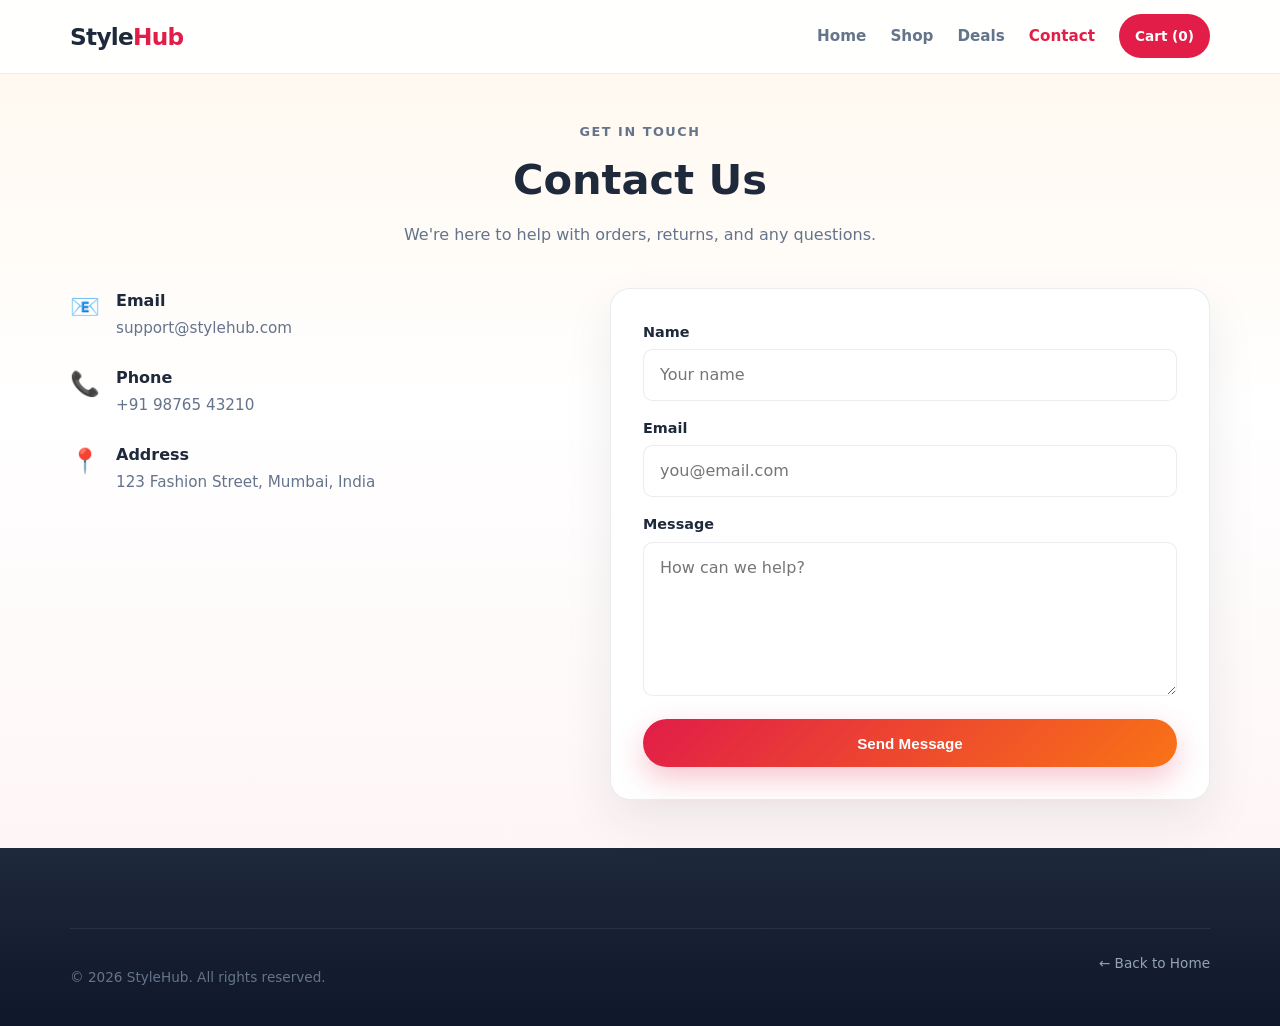
==== contact.html @ 5d45717c "Add responsive StyleHub shopping landing page with linked pages and mobile navigation. Co-authored-b" ====
<!DOCTYPE html>
<html lang="en">
<head>
  <meta charset="UTF-8" />
  <meta name="viewport" content="width=device-width, initial-scale=1.0" />
  <title>Contact — StyleHub</title>
  <link rel="stylesheet" href="styles.css" />
</head>
<body>
  <header class="topbar">
    <div class="container topbar-inner">
      <a class="brand" href="index.html">Style<span>Hub</span></a>

      <input type="checkbox" id="nav-toggle" class="nav-toggle" aria-hidden="true" />
      <label for="nav-toggle" class="nav-toggle-label" aria-label="Toggle navigation">
        <span></span>
        <span></span>
        <span></span>
      </label>

      <nav class="site-nav">
        <a href="index.html">Home</a>
        <a href="shop.html">Shop</a>
        <a href="deals.html">Deals</a>
        <a href="contact.html" class="active">Contact</a>
        <a href="cart.html" class="nav-cart">Cart (0)</a>
      </nav>
    </div>
  </header>

  <main class="page-main">
    <section class="page-hero">
      <div class="container">
        <p class="eyebrow">Get in Touch</p>
        <h1>Contact Us</h1>
        <p>We're here to help with orders, returns, and any questions.</p>
      </div>
    </section>

    <section class="contact-section">
      <div class="container contact-grid">
        <div class="contact-info">
          <div class="contact-item">
            <span class="contact-icon">📧</span>
            <div>
              <h3>Email</h3>
              <p>support@stylehub.com</p>
            </div>
          </div>
          <div class="contact-item">
            <span class="contact-icon">📞</span>
            <div>
              <h3>Phone</h3>
              <p>+91 98765 43210</p>
            </div>
          </div>
          <div class="contact-item">
            <span class="contact-icon">📍</span>
            <div>
              <h3>Address</h3>
              <p>123 Fashion Street, Mumbai, India</p>
            </div>
          </div>
        </div>

        <form class="contact-form" action="#" method="post">
          <label for="name">Name</label>
          <input type="text" id="name" name="name" placeholder="Your name" required />

          <label for="email">Email</label>
          <input type="email" id="email" name="email" placeholder="you@email.com" required />

          <label for="message">Message</label>
          <textarea id="message" name="message" rows="5" placeholder="How can we help?" required></textarea>

          <button type="submit" class="button primary">Send Message</button>
        </form>
      </div>
    </section>
  </main>

  <footer class="footer">
    <div class="container footer-bottom">
      <p>&copy; 2026 StyleHub. All rights reserved.</p>
      <a href="index.html">← Back to Home</a>
    </div>
  </footer>
</body>
</html>
---- styles.css ----
:root {
  --primary: #e11d48;
  --primary-dark: #be123c;
  --accent: #f97316;
  --text: #1e293b;
  --text-muted: #64748b;
  --bg: #fff7ed;
  --white: #ffffff;
  --border: rgba(15, 23, 42, 0.08);
  --shadow: 0 20px 50px rgba(15, 23, 42, 0.08);
  --radius: 1.25rem;
  font-family: "Segoe UI", system-ui, -apple-system, sans-serif;
  line-height: 1.6;
}

* {
  box-sizing: border-box;
  -webkit-tap-highlight-color: transparent;
}

html {
  scroll-behavior: smooth;
}

body {
  margin: 0;
  min-height: 100vh;
  color: var(--text);
  background: linear-gradient(180deg, #fff7ed 0%, #ffffff 40%, #fef2f2 100%);
}

a {
  color: inherit;
  text-decoration: none;
}

img {
  max-width: 100%;
  display: block;
}

.container {
  width: min(1140px, calc(100% - 2rem));
  margin: 0 auto;
}

/* ── Topbar & Navigation ── */

.topbar {
  position: sticky;
  top: 0;
  z-index: 100;
  background: rgba(255, 255, 255, 0.92);
  backdrop-filter: blur(16px);
  border-bottom: 1px solid var(--border);
}

.topbar-inner {
  display: flex;
  align-items: center;
  justify-content: space-between;
  padding: 0.9rem 0;
  position: relative;
}

.brand {
  font-size: 1.45rem;
  font-weight: 800;
  letter-spacing: -0.03em;
  color: var(--text);
  z-index: 101;
}

.brand span {
  color: var(--primary);
}

.brand.light {
  color: var(--white);
}

.brand.light span {
  color: var(--accent);
}

.nav-toggle {
  display: none;
}

.nav-toggle-label {
  display: none;
  flex-direction: column;
  gap: 5px;
  cursor: pointer;
  padding: 8px;
  z-index: 101;
}

.nav-toggle-label span {
  display: block;
  width: 24px;
  height: 3px;
  background: var(--text);
  border-radius: 2px;
  transition: transform 0.3s, opacity 0.3s;
}

.site-nav {
  display: flex;
  align-items: center;
  gap: 1.5rem;
}

.site-nav a {
  font-weight: 600;
  font-size: 0.95rem;
  color: var(--text-muted);
  padding: 0.4rem 0;
  transition: color 0.2s;
  min-height: 44px;
  display: inline-flex;
  align-items: center;
}

.site-nav a:hover,
.site-nav a.active {
  color: var(--primary);
}

.nav-cart {
  background: var(--primary);
  color: var(--white) !important;
  padding: 0.5rem 1rem !important;
  border-radius: 999px;
  font-size: 0.85rem !important;
}

.nav-cart:hover {
  background: var(--primary-dark);
  color: var(--white) !important;
}

.nav-cart.active {
  background: var(--primary-dark);
  color: var(--white) !important;
}

/* ── Buttons ── */

.button {
  display: inline-flex;
  align-items: center;
  justify-content: center;
  padding: 0.9rem 1.75rem;
  border-radius: 999px;
  font-weight: 700;
  font-size: 0.95rem;
  border: none;
  cursor: pointer;
  transition: transform 0.15s, box-shadow 0.15s, background 0.15s;
  min-height: 48px;
  min-width: 48px;
}

.button:active {
  transform: scale(0.97);
}

.button.primary {
  background: linear-gradient(135deg, var(--primary), var(--accent));
  color: var(--white);
  box-shadow: 0 12px 30px rgba(225, 29, 72, 0.25);
}

.button.primary:hover {
  box-shadow: 0 16px 40px rgba(225, 29, 72, 0.35);
}

.button.secondary {
  background: var(--white);
  color: var(--text);
  border: 2px solid var(--border);
}

.button.secondary:hover {
  border-color: var(--primary);
  color: var(--primary);
}

/* ── Hero ── */

.hero {
  padding: 3.5rem 0 2.5rem;
}

.hero-grid {
  display: grid;
  grid-template-columns: 1fr 1fr;
  gap: 2.5rem;
  align-items: center;
}

.eyebrow {
  display: inline-block;
  font-size: 0.8rem;
  font-weight: 700;
  letter-spacing: 0.12em;
  text-transform: uppercase;
  color: var(--primary);
  margin-bottom: 0.75rem;
}

.hero h1 {
  margin: 0;
  font-size: clamp(2.2rem, 5vw, 3.6rem);
  line-height: 1.1;
  letter-spacing: -0.03em;
}

.hero-copy > p {
  margin: 1.25rem 0 1.75rem;
  color: var(--text-muted);
  font-size: 1.05rem;
  max-width: 28rem;
}

.hero-actions {
  display: flex;
  flex-wrap: wrap;
  gap: 0.85rem;
}

.hero-visual {
  display: block;
  transition: transform 0.2s;
}

.hero-visual:active {
  transform: scale(0.98);
}

.hero-card {
  background: var(--white);
  border-radius: 1.75rem;
  padding: 2rem;
  box-shadow: var(--shadow);
  border: 1px solid var(--border);
  position: relative;
  text-align: center;
}

.hero-tag {
  position: absolute;
  top: -0.75rem;
  left: 50%;
  transform: translateX(-50%);
  background: var(--primary);
  color: var(--white);
  font-size: 0.75rem;
  font-weight: 700;
  padding: 0.4rem 1rem;
  border-radius: 999px;
}

.product-icon {
  font-size: 4rem;
  margin: 1rem 0;
}

.hero-product h3 {
  margin: 0 0 0.5rem;
  font-size: 1.3rem;
}

.price {
  font-weight: 700;
  color: var(--primary);
  font-size: 1.1rem;
}

.price s {
  color: var(--text-muted);
  font-weight: 400;
  font-size: 0.9rem;
  margin-left: 0.4rem;
}

.price.large {
  font-size: 1.6rem;
  margin: 0.5rem 0 1rem;
}

.shop-link,
.card-link {
  display: inline-block;
  margin-top: 0.75rem;
  font-size: 0.85rem;
  font-weight: 600;
  color: var(--primary);
}

/* ── Features ── */

.features {
  padding: 3rem 0;
}

.section-header {
  text-align: center;
  margin-bottom: 2rem;
}

.section-header h2 {
  margin: 0.5rem 0 0;
  font-size: clamp(1.6rem, 3vw, 2.2rem);
}

.feature-grid {
  display: grid;
  grid-template-columns: repeat(4, 1fr);
  gap: 1.25rem;
}

.feature-card {
  background: var(--white);
  border-radius: var(--radius);
  padding: 1.75rem;
  border: 1px solid var(--border);
  box-shadow: 0 8px 24px rgba(15, 23, 42, 0.04);
  transition: transform 0.2s, box-shadow 0.2s, border-color 0.2s;
  display: block;
}

.feature-card:active,
.feature-card:hover {
  transform: translateY(-4px);
  box-shadow: var(--shadow);
  border-color: rgba(225, 29, 72, 0.2);
}

.feature-icon {
  font-size: 2rem;
  margin-bottom: 0.75rem;
}

.feature-card h3 {
  margin: 0 0 0.5rem;
  font-size: 1.1rem;
}

.feature-card p {
  margin: 0;
  color: var(--text-muted);
  font-size: 0.9rem;
}

/* ── Categories ── */

.categories {
  padding: 2rem 0 4rem;
}

.category-grid {
  display: grid;
  grid-template-columns: repeat(4, 1fr);
  gap: 1rem;
}

.category-card {
  background: var(--white);
  border-radius: var(--radius);
  padding: 2rem 1rem;
  text-align: center;
  border: 1px solid var(--border);
  transition: transform 0.2s, background 0.2s;
  min-height: 120px;
  display: flex;
  flex-direction: column;
  align-items: center;
  justify-content: center;
}

.category-card:active,
.category-card:hover {
  transform: scale(1.03);
  background: #fff1f2;
  border-color: rgba(225, 29, 72, 0.25);
}

.category-emoji {
  font-size: 2.5rem;
  display: block;
  margin-bottom: 0.5rem;
}

.category-card h3 {
  margin: 0;
  font-size: 1rem;
}

/* ── Footer ── */

.footer {
  background: linear-gradient(180deg, #1e293b, #0f172a);
  color: #cbd5e1;
  padding: 3rem 0 1.5rem;
}

.footer-grid {
  display: grid;
  grid-template-columns: 1.5fr 1fr 1fr 1fr;
  gap: 2rem;
}

.footer-brand p {
  margin: 0.75rem 0 0;
  font-size: 0.9rem;
  color: #94a3b8;
  max-width: 260px;
}

.footer-links h4 {
  margin: 0 0 0.75rem;
  color: var(--white);
  font-size: 0.95rem;
}

.footer-links a {
  display: block;
  padding: 0.35rem 0;
  font-size: 0.9rem;
  color: #94a3b8;
  transition: color 0.2s;
  min-height: 36px;
}

.footer-links a:hover {
  color: var(--white);
}

.footer-bottom {
  margin-top: 2rem;
  padding-top: 1.5rem;
  border-top: 1px solid rgba(255, 255, 255, 0.08);
  display: flex;
  justify-content: space-between;
  flex-wrap: wrap;
  gap: 0.5rem;
  font-size: 0.85rem;
  color: #64748b;
}

.footer-bottom a {
  color: #94a3b8;
}

.footer-bottom a:hover {
  color: var(--white);
}

/* ── Inner Pages ── */

.page-main {
  min-height: calc(100vh - 200px);
}

.page-hero {
  padding: 2.5rem 0 1.5rem;
  text-align: center;
}

.page-hero h1 {
  margin: 0.25rem 0;
  font-size: clamp(1.8rem, 4vw, 2.6rem);
}

.page-hero p {
  color: var(--text-muted);
  margin: 0.5rem 0 0;
}

.deals-hero {
  background: linear-gradient(135deg, #fff1f2, #ffedd5);
  padding: 3rem 0;
}

/* Product listing */

.product-listing {
  padding: 1rem 0 3rem;
}

.product-grid {
  display: grid;
  grid-template-columns: repeat(3, 1fr);
  gap: 1.25rem;
}

.product-card {
  background: var(--white);
  border-radius: var(--radius);
  padding: 1.5rem;
  border: 1px solid var(--border);
  text-align: center;
  transition: transform 0.2s, box-shadow 0.2s;
  display: block;
}

.product-card:active,
.product-card:hover {
  transform: translateY(-4px);
  box-shadow: var(--shadow);
}

.product-image {
  font-size: 3.5rem;
  margin-bottom: 0.75rem;
}

.product-card h3 {
  margin: 0 0 0.4rem;
  font-size: 1rem;
}

/* Product detail */

.product-detail {
  padding: 2rem 0 3rem;
}

.product-detail-grid {
  display: grid;
  grid-template-columns: 1fr 1fr;
  gap: 2.5rem;
  align-items: start;
}

.product-detail-image {
  background: var(--white);
  border-radius: 1.75rem;
  padding: 3rem;
  text-align: center;
  font-size: 6rem;
  border: 1px solid var(--border);
  box-shadow: var(--shadow);
}

.product-detail-info h1 {
  margin: 0;
  font-size: clamp(1.6rem, 3vw, 2.2rem);
}

.product-desc {
  color: var(--text-muted);
  margin: 0 0 1.5rem;
}

.size-options {
  display: flex;
  align-items: center;
  gap: 0.5rem;
  flex-wrap: wrap;
  margin-bottom: 1.5rem;
}

.size-label {
  font-weight: 600;
  margin-right: 0.25rem;
}

.size-chip {
  display: inline-flex;
  align-items: center;
  justify-content: center;
  width: 44px;
  height: 44px;
  border-radius: 0.5rem;
  border: 2px solid var(--border);
  font-weight: 600;
  font-size: 0.85rem;
}

.size-chip.active {
  border-color: var(--primary);
  background: #fff1f2;
  color: var(--primary);
}

.detail-actions {
  display: flex;
  flex-wrap: wrap;
  gap: 0.75rem;
}

/* Deals */

.deals-list {
  padding: 1rem 0 3rem;
}

.deals-grid {
  display: grid;
  grid-template-columns: repeat(3, 1fr);
  gap: 1.25rem;
}

.deal-card {
  background: var(--white);
  border-radius: var(--radius);
  padding: 2rem 1.5rem;
  text-align: center;
  border: 2px solid #fecdd3;
  position: relative;
  transition: transform 0.2s, box-shadow 0.2s;
  display: block;
}

.deal-card:active,
.deal-card:hover {
  transform: translateY(-4px);
  box-shadow: 0 16px 40px rgba(225, 29, 72, 0.15);
}

.deal-badge {
  position: absolute;
  top: -0.6rem;
  right: 1rem;
  background: var(--accent);
  color: var(--white);
  font-size: 0.75rem;
  font-weight: 700;
  padding: 0.3rem 0.75rem;
  border-radius: 999px;
}

.deal-emoji {
  font-size: 3rem;
  margin-bottom: 0.5rem;
}

.deal-card h3 {
  margin: 0 0 0.4rem;
}

/* Cart empty */

.cart-empty {
  padding: 1rem 0 3rem;
}

.cart-empty-box {
  text-align: center;
  background: var(--white);
  border-radius: var(--radius);
  padding: 3rem 2rem;
  border: 1px solid var(--border);
  max-width: 480px;
  margin: 0 auto;
}

.cart-icon {
  font-size: 4rem;
  margin-bottom: 1rem;
}

.cart-empty-box h2 {
  margin: 0 0 0.5rem;
}

.cart-empty-box p {
  color: var(--text-muted);
  margin: 0 0 1.5rem;
}

/* Contact */

.contact-section {
  padding: 1rem 0 3rem;
}

.contact-grid {
  display: grid;
  grid-template-columns: 1fr 1.2fr;
  gap: 2.5rem;
  align-items: start;
}

.contact-item {
  display: flex;
  gap: 1rem;
  align-items: flex-start;
  margin-bottom: 1.5rem;
}

.contact-icon {
  font-size: 1.5rem;
}

.contact-item h3 {
  margin: 0 0 0.2rem;
  font-size: 1rem;
}

.contact-item p {
  margin: 0;
  color: var(--text-muted);
  font-size: 0.95rem;
}

.contact-form {
  background: var(--white);
  padding: 2rem;
  border-radius: var(--radius);
  border: 1px solid var(--border);
  box-shadow: var(--shadow);
}

.contact-form label {
  display: block;
  font-weight: 600;
  font-size: 0.9rem;
  margin-bottom: 0.35rem;
}

.contact-form input,
.contact-form textarea {
  width: 100%;
  padding: 0.75rem 1rem;
  border: 1px solid var(--border);
  border-radius: 0.6rem;
  font: inherit;
  margin-bottom: 1rem;
  min-height: 48px;
}

.contact-form input:focus,
.contact-form textarea:focus {
  outline: 2px solid rgba(225, 29, 72, 0.3);
  border-color: var(--primary);
}

.contact-form .button {
  width: 100%;
}

/* ── Responsive: Tablet ── */

@media (max-width: 900px) {
  .hero-grid {
    grid-template-columns: 1fr;
    text-align: center;
  }

  .hero-copy > p {
    margin-left: auto;
    margin-right: auto;
  }

  .hero-actions {
    justify-content: center;
  }

  .feature-grid {
    grid-template-columns: repeat(2, 1fr);
  }

  .category-grid {
    grid-template-columns: repeat(2, 1fr);
  }

  .footer-grid {
    grid-template-columns: 1fr 1fr;
  }

  .product-grid,
  .deals-grid {
    grid-template-columns: repeat(2, 1fr);
  }

  .product-detail-grid {
    grid-template-columns: 1fr;
  }

  .contact-grid {
    grid-template-columns: 1fr;
  }
}

/* ── Responsive: Mobile ── */

@media (max-width: 640px) {
  .nav-toggle-label {
    display: flex;
  }

  .site-nav {
    position: fixed;
    top: 0;
    right: -100%;
    width: min(280px, 80vw);
    height: 100vh;
    background: var(--white);
    flex-direction: column;
    align-items: flex-start;
    padding: 5rem 1.5rem 2rem;
    gap: 0;
    box-shadow: -8px 0 30px rgba(0, 0, 0, 0.1);
    transition: right 0.3s ease;
  }

  .site-nav a {
    width: 100%;
    padding: 0.85rem 0;
    border-bottom: 1px solid var(--border);
    font-size: 1rem;
  }

  .nav-cart {
    margin-top: 0.5rem;
    width: 100%;
    justify-content: center;
  }

  .nav-toggle:checked ~ .site-nav {
    right: 0;
  }

  .nav-toggle:checked ~ .nav-toggle-label span:nth-child(1) {
    transform: rotate(45deg) translate(5px, 6px);
  }

  .nav-toggle:checked ~ .nav-toggle-label span:nth-child(2) {
    opacity: 0;
  }

  .nav-toggle:checked ~ .nav-toggle-label span:nth-child(3) {
    transform: rotate(-45deg) translate(5px, -6px);
  }

  .hero {
    padding: 2rem 0 1.5rem;
  }

  .hero-actions {
    flex-direction: column;
  }

  .hero-actions .button {
    width: 100%;
  }

  .feature-grid,
  .category-grid,
  .product-grid,
  .deals-grid {
    grid-template-columns: 1fr;
  }

  .footer-grid {
    grid-template-columns: 1fr;
    gap: 1.5rem;
  }

  .footer-bottom {
    flex-direction: column;
    text-align: center;
  }

  .detail-actions {
    flex-direction: column;
  }

  .detail-actions .button {
    width: 100%;
  }

  .product-detail-image {
    font-size: 4rem;
    padding: 2rem;
  }
}
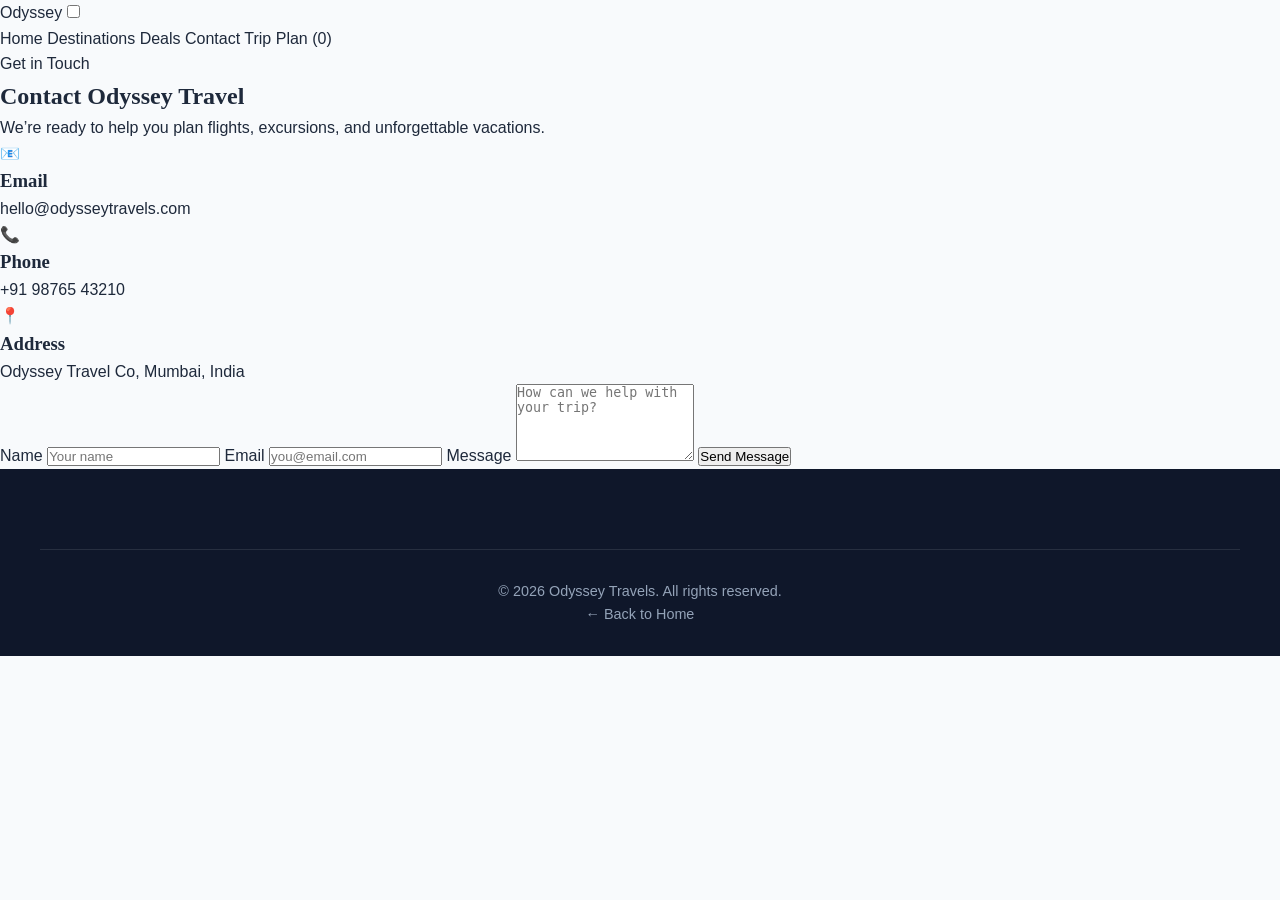
==== commit bc454eb1: "commit1" ====
--- a/contact.html
+++ b/contact.html
@@ -3,13 +3,13 @@
 <head>
   <meta charset="UTF-8" />
   <meta name="viewport" content="width=device-width, initial-scale=1.0" />
-  <title>Contact — StyleHub</title>
+  <title>Contact — Odyssey</title>
   <link rel="stylesheet" href="styles.css" />
 </head>
 <body>
   <header class="topbar">
     <div class="container topbar-inner">
-      <a class="brand" href="index.html">Style<span>Hub</span></a>
+      <a class="brand" href="index.html">Odyssey</a>
 
       <input type="checkbox" id="nav-toggle" class="nav-toggle" aria-hidden="true" />
       <label for="nav-toggle" class="nav-toggle-label" aria-label="Toggle navigation">
@@ -20,10 +20,10 @@
 
       <nav class="site-nav">
         <a href="index.html">Home</a>
-        <a href="shop.html">Shop</a>
+        <a href="shop.html">Destinations</a>
         <a href="deals.html">Deals</a>
         <a href="contact.html" class="active">Contact</a>
-        <a href="cart.html" class="nav-cart">Cart (0)</a>
+        <a href="cart.html" class="nav-cart">Trip Plan (0)</a>
       </nav>
     </div>
   </header>
@@ -32,8 +32,8 @@
     <section class="page-hero">
       <div class="container">
         <p class="eyebrow">Get in Touch</p>
-        <h1>Contact Us</h1>
-        <p>We're here to help with orders, returns, and any questions.</p>
+        <h1>Contact Odyssey Travel</h1>
+        <p>We’re ready to help you plan flights, excursions, and unforgettable vacations.</p>
       </div>
     </section>
 
@@ -44,7 +44,7 @@
             <span class="contact-icon">📧</span>
             <div>
               <h3>Email</h3>
-              <p>support@stylehub.com</p>
+              <p>hello@odysseytravels.com</p>
             </div>
           </div>
           <div class="contact-item">
@@ -58,7 +58,7 @@
             <span class="contact-icon">📍</span>
             <div>
               <h3>Address</h3>
-              <p>123 Fashion Street, Mumbai, India</p>
+              <p>Odyssey Travel Co, Mumbai, India</p>
             </div>
           </div>
         </div>
@@ -71,7 +71,7 @@
           <input type="email" id="email" name="email" placeholder="you@email.com" required />
 
           <label for="message">Message</label>
-          <textarea id="message" name="message" rows="5" placeholder="How can we help?" required></textarea>
+          <textarea id="message" name="message" rows="5" placeholder="How can we help with your trip?" required></textarea>
 
           <button type="submit" class="button primary">Send Message</button>
         </form>
@@ -81,7 +81,7 @@
 
   <footer class="footer">
     <div class="container footer-bottom">
-      <p>&copy; 2026 StyleHub. All rights reserved.</p>
+      <p>&copy; 2026 Odyssey Travels. All rights reserved.</p>
       <a href="index.html">← Back to Home</a>
     </div>
   </footer>
--- a/styles.css
+++ b/styles.css
@@ -1,881 +1,617 @@
 :root {
-  --primary: #e11d48;
-  --primary-dark: #be123c;
-  --accent: #f97316;
-  --text: #1e293b;
-  --text-muted: #64748b;
-  --bg: #fff7ed;
+  --primary: #0f766e;
+  --primary-hover: #115e59;
+  --text-dark: #1e293b;
+  --text-light: #64748b;
+  --bg-light: #f8fafc;
   --white: #ffffff;
-  --border: rgba(15, 23, 42, 0.08);
-  --shadow: 0 20px 50px rgba(15, 23, 42, 0.08);
-  --radius: 1.25rem;
-  font-family: "Segoe UI", system-ui, -apple-system, sans-serif;
+}
+
+* {
+  margin: 0;
+  padding: 0;
+  box-sizing: border-box;
+  scroll-behavior: smooth;
+}
+
+body {
+  font-family: 'Poppins', sans-serif;
+  color: var(--text-dark);
+  background-color: var(--bg-light);
   line-height: 1.6;
 }
 
-* {
-  box-sizing: border-box;
-  -webkit-tap-highlight-color: transparent;
-}
-
-html {
-  scroll-behavior: smooth;
-}
-
-body {
-  margin: 0;
-  min-height: 100vh;
-  color: var(--text);
-  background: linear-gradient(180deg, #fff7ed 0%, #ffffff 40%, #fef2f2 100%);
+h1, h2, h3, .logo {
+  font-family: 'Playfair Display', serif;
 }
 
 a {
+  text-decoration: none;
   color: inherit;
-  text-decoration: none;
-}
-
-img {
-  max-width: 100%;
-  display: block;
-}
-
-.container {
-  width: min(1140px, calc(100% - 2rem));
+}
+
+/* Navbar */
+.navbar {
+  position: absolute;
+  top: 0;
+  width: 100%;
+  padding: 25px 0;
+  z-index: 1000;
+}
+
+.nav-container {
+  max-width: 1200px;
   margin: 0 auto;
-}
-
-/* ── Topbar & Navigation ── */
-
-.topbar {
-  position: sticky;
-  top: 0;
-  z-index: 100;
-  background: rgba(255, 255, 255, 0.92);
-  backdrop-filter: blur(16px);
-  border-bottom: 1px solid var(--border);
-}
-
-.topbar-inner {
-  display: flex;
+  padding: 0 20px;
+  display: flex;
+  justify-content: space-between;
   align-items: center;
-  justify-content: space-between;
-  padding: 0.9rem 0;
+}
+
+.logo {
+  font-size: 2.2rem;
+  font-weight: 700;
+  color: var(--white);
+}
+
+.nav-links {
+  display: flex;
+  gap: 35px;
+}
+
+.nav-links a {
+  color: var(--white);
+  font-weight: 400;
+  font-size: 1.05rem;
+  transition: opacity 0.3s ease;
+}
+
+.nav-links a:hover {
+  opacity: 0.8;
+}
+
+.btn-nav {
+  background: var(--white);
+  color: var(--text-dark);
+  border: none;
+  padding: 10px 24px;
+  border-radius: 30px;
+  font-weight: 600;
+  cursor: pointer;
+  transition: all 0.3s ease;
+}
+
+.btn-nav:hover {
+  transform: translateY(-2px);
+  box-shadow: 0 10px 20px rgba(0,0,0,0.1);
+}
+
+.mobile-menu {
+  display: none;
+}
+
+/* Hero Section */
+.hero {
+  height: 100vh;
+  min-height: 700px;
+  background-image: url('https://images.unsplash.com/photo-1476514525535-07fb3b4ae5f1?ixlib=rb-4.0.3&auto=format&fit=crop&w=2000&q=80');
+  background-size: cover;
+  background-position: center;
   position: relative;
-}
-
-.brand {
-  font-size: 1.45rem;
-  font-weight: 800;
-  letter-spacing: -0.03em;
-  color: var(--text);
-  z-index: 101;
-}
-
-.brand span {
-  color: var(--primary);
-}
-
-.brand.light {
-  color: var(--white);
-}
-
-.brand.light span {
-  color: var(--accent);
-}
-
-.nav-toggle {
-  display: none;
-}
-
-.nav-toggle-label {
-  display: none;
-  flex-direction: column;
-  gap: 5px;
-  cursor: pointer;
-  padding: 8px;
-  z-index: 101;
-}
-
-.nav-toggle-label span {
-  display: block;
-  width: 24px;
-  height: 3px;
-  background: var(--text);
-  border-radius: 2px;
-  transition: transform 0.3s, opacity 0.3s;
-}
-
-.site-nav {
-  display: flex;
-  align-items: center;
-  gap: 1.5rem;
-}
-
-.site-nav a {
-  font-weight: 600;
-  font-size: 0.95rem;
-  color: var(--text-muted);
-  padding: 0.4rem 0;
-  transition: color 0.2s;
-  min-height: 44px;
-  display: inline-flex;
-  align-items: center;
-}
-
-.site-nav a:hover,
-.site-nav a.active {
-  color: var(--primary);
-}
-
-.nav-cart {
-  background: var(--primary);
-  color: var(--white) !important;
-  padding: 0.5rem 1rem !important;
-  border-radius: 999px;
-  font-size: 0.85rem !important;
-}
-
-.nav-cart:hover {
-  background: var(--primary-dark);
-  color: var(--white) !important;
-}
-
-.nav-cart.active {
-  background: var(--primary-dark);
-  color: var(--white) !important;
-}
-
-/* ── Buttons ── */
-
-.button {
-  display: inline-flex;
+  display: flex;
   align-items: center;
   justify-content: center;
-  padding: 0.9rem 1.75rem;
-  border-radius: 999px;
-  font-weight: 700;
+  text-align: center;
+  padding: 0 20px;
+}
+
+.hero-overlay {
+  position: absolute;
+  top: 0;
+  left: 0;
+  width: 100%;
+  height: 100%;
+  background: linear-gradient(rgba(0,0,0,0.3), rgba(0,0,0,0.6));
+}
+
+.hero-content {
+  position: relative;
+  z-index: 2;
+  color: var(--white);
+  max-width: 800px;
+  margin-top: 50px;
+}
+
+.hero h1 {
+  font-size: 4.5rem;
+  line-height: 1.1;
+  margin-bottom: 20px;
+}
+
+.hero h1 span {
+  font-style: italic;
+  color: #fbbf24;
+}
+
+.hero p {
+  font-size: 1.2rem;
+  margin-bottom: 50px;
+  opacity: 0.9;
+}
+
+/* Search Bar */
+.search-bar {
+  background: var(--white);
+  padding: 15px;
+  border-radius: 50px;
+  display: flex;
+  justify-content: space-between;
+  align-items: center;
+  box-shadow: 0 20px 40px rgba(0,0,0,0.2);
+}
+
+.search-input {
+  display: flex;
+  flex-direction: column;
+  text-align: left;
+  padding: 0 25px;
+  border-right: 1px solid #e2e8f0;
+  flex: 1;
+}
+
+.search-input:last-of-type {
+  border-right: none;
+}
+
+.search-input label {
+  font-size: 0.85rem;
+  font-weight: 600;
+  color: var(--text-dark);
+  text-transform: uppercase;
+  letter-spacing: 1px;
+}
+
+.search-input input {
+  border: none;
+  outline: none;
+  font-family: 'Poppins', sans-serif;
+  font-size: 1rem;
+  color: var(--text-light);
+  padding-top: 5px;
+}
+
+.btn-primary {
+  background: var(--primary);
+  color: var(--white);
+  border: none;
+  padding: 18px 40px;
+  border-radius: 40px;
+  font-size: 1rem;
+  font-weight: 600;
+  cursor: pointer;
+  transition: background 0.3s ease;
+}
+
+.btn-primary:hover {
+  background: var(--primary-hover);
+}
+
+/* Section Shared */
+.section-title {
+  text-align: center;
+  margin-bottom: 60px;
+}
+
+.section-title h2 {
+  font-size: 2.8rem;
+  color: var(--text-dark);
+}
+
+.section-title p {
+  color: var(--text-light);
+  font-size: 1.1rem;
+}
+
+/* Destinations Section */
+.destinations {
+  max-width: 1200px;
+  margin: 100px auto;
+  padding: 0 20px;
+}
+
+.dest-grid {
+  display: grid;
+  grid-template-columns: repeat(auto-fit, minmax(320px, 1fr));
+  gap: 40px;
+}
+
+.dest-card {
+  background: var(--white);
+  border-radius: 20px;
+  overflow: hidden;
+  box-shadow: 0 10px 30px rgba(0,0,0,0.05);
+  cursor: pointer;
+  transition: transform 0.4s ease, box-shadow 0.4s ease;
+}
+
+.dest-card:hover {
+  transform: translateY(-10px);
+  box-shadow: 0 20px 40px rgba(0,0,0,0.1);
+}
+
+.dest-img {
+  height: 250px;
+  position: relative;
+  overflow: hidden;
+}
+
+.dest-img img {
+  width: 100%;
+  height: 100%;
+  object-fit: cover;
+  transition: transform 0.6s ease;
+}
+
+.dest-card:hover .dest-img img {
+  transform: scale(1.1);
+}
+
+.price-tag {
+  position: absolute;
+  top: 20px;
+  right: 20px;
+  background: rgba(255, 255, 255, 0.9);
+  color: var(--text-dark);
+  padding: 8px 16px;
+  border-radius: 20px;
+  font-weight: 600;
+  font-size: 0.9rem;
+}
+
+.dest-info {
+  padding: 30px;
+}
+
+.dest-info h3 {
+  font-size: 1.6rem;
+  margin-bottom: 5px;
+}
+
+.dest-info p {
+  color: var(--text-light);
+  margin-bottom: 25px;
   font-size: 0.95rem;
-  border: none;
+}
+
+.btn-outline {
+  background: transparent;
+  color: var(--primary);
+  border: 2px solid var(--primary);
+  padding: 10px 24px;
+  border-radius: 30px;
+  font-weight: 600;
   cursor: pointer;
-  transition: transform 0.15s, box-shadow 0.15s, background 0.15s;
-  min-height: 48px;
-  min-width: 48px;
-}
-
-.button:active {
-  transform: scale(0.97);
-}
-
-.button.primary {
-  background: linear-gradient(135deg, var(--primary), var(--accent));
-  color: var(--white);
-  box-shadow: 0 12px 30px rgba(225, 29, 72, 0.25);
-}
-
-.button.primary:hover {
-  box-shadow: 0 16px 40px rgba(225, 29, 72, 0.35);
-}
-
-.button.secondary {
-  background: var(--white);
-  color: var(--text);
-  border: 2px solid var(--border);
-}
-
-.button.secondary:hover {
-  border-color: var(--primary);
-  color: var(--primary);
-}
-
-/* ── Hero ── */
-
-.hero {
-  padding: 3.5rem 0 2.5rem;
-}
-
-.hero-grid {
+  transition: all 0.3s ease;
+}
+
+.dest-card:hover .btn-outline {
+  background: var(--primary);
+  color: var(--white);
+}
+
+/* Features Section */
+.features {
+  background-color: var(--white);
+  padding: 100px 20px;
+}
+
+.feature-grid {
+  max-width: 1200px;
+  margin: 0 auto;
   display: grid;
-  grid-template-columns: 1fr 1fr;
-  gap: 2.5rem;
+  grid-template-columns: repeat(auto-fit, minmax(250px, 1fr));
+  gap: 30px;
+}
+
+.feature-card {
+  text-align: center;
+  padding: 40px 20px;
+}
+
+.feature-card .icon {
+  font-size: 3rem;
+  margin-bottom: 20px;
+}
+
+.feature-card h3 {
+  font-size: 1.4rem;
+  margin-bottom: 15px;
+}
+
+.feature-card p {
+  color: var(--text-light);
+  font-size: 0.95rem;
+}
+
+/* Footer */
+.footer {
+  background-color: #0f172a;
+  color: var(--white);
+  padding: 80px 20px 30px;
+}
+
+.footer-container {
+  max-width: 1200px;
+  margin: 0 auto;
+  display: grid;
+  grid-template-columns: 2fr 1fr 1fr;
+  gap: 50px;
+  margin-bottom: 50px;
+}
+
+.footer-brand h2 {
+  font-size: 2.2rem;
+  margin-bottom: 15px;
+}
+
+.footer-brand p {
+  color: #94a3b8;
+  max-width: 300px;
+}
+
+.footer-links h3 {
+  font-family: 'Poppins', sans-serif;
+  font-size: 1.1rem;
+  margin-bottom: 20px;
+}
+
+.footer-links a {
+  display: block;
+  color: #94a3b8;
+  margin-bottom: 12px;
+  transition: color 0.3s ease;
+}
+
+.footer-links a:hover {
+  color: var(--white);
+}
+
+.footer-bottom {
+  max-width: 1200px;
+  margin: 0 auto;
+  text-align: center;
+  padding-top: 30px;
+  border-top: 1px solid rgba(255,255,255,0.1);
+  color: #94a3b8;
+  font-size: 0.9rem;
+}
+
+/* Modals */
+.modal {
+  display: none; 
+  position: fixed; 
+  z-index: 2000; 
+  left: 0;
+  top: 0;
+  width: 100%; 
+  height: 100%; 
+  background-color: rgba(0,0,0,0.6); 
+  backdrop-filter: blur(5px);
   align-items: center;
-}
-
-.eyebrow {
-  display: inline-block;
-  font-size: 0.8rem;
-  font-weight: 700;
-  letter-spacing: 0.12em;
-  text-transform: uppercase;
-  color: var(--primary);
-  margin-bottom: 0.75rem;
-}
-
-.hero h1 {
-  margin: 0;
-  font-size: clamp(2.2rem, 5vw, 3.6rem);
-  line-height: 1.1;
-  letter-spacing: -0.03em;
-}
-
-.hero-copy > p {
-  margin: 1.25rem 0 1.75rem;
-  color: var(--text-muted);
-  font-size: 1.05rem;
-  max-width: 28rem;
-}
-
-.hero-actions {
-  display: flex;
-  flex-wrap: wrap;
-  gap: 0.85rem;
-}
-
-.hero-visual {
-  display: block;
-  transition: transform 0.2s;
-}
-
-.hero-visual:active {
-  transform: scale(0.98);
-}
-
-.hero-card {
-  background: var(--white);
-  border-radius: 1.75rem;
-  padding: 2rem;
-  box-shadow: var(--shadow);
-  border: 1px solid var(--border);
+  justify-content: center;
+  padding: 20px;
+}
+
+.modal-content {
+  background-color: var(--white);
+  padding: 40px;
+  border-radius: 20px;
+  width: 100%;
+  max-width: 500px;
   position: relative;
-  text-align: center;
-}
-
-.hero-tag {
-  position: absolute;
-  top: -0.75rem;
-  left: 50%;
-  transform: translateX(-50%);
-  background: var(--primary);
-  color: var(--white);
-  font-size: 0.75rem;
-  font-weight: 700;
-  padding: 0.4rem 1rem;
-  border-radius: 999px;
-}
-
-.product-icon {
-  font-size: 4rem;
-  margin: 1rem 0;
-}
-
-.hero-product h3 {
-  margin: 0 0 0.5rem;
-  font-size: 1.3rem;
-}
-
-.price {
+  box-shadow: 0 25px 50px -12px rgba(0, 0, 0, 0.5);
+  animation: modalFadeIn 0.3s cubic-bezier(0.16, 1, 0.3, 1);
+  max-height: 90vh;
+  overflow-y: auto;
+}
+
+/* Destination Modal Specifics */
+.dest-modal-content {
+  max-width: 900px;
+  padding: 0;
+  display: flex;
+  flex-direction: column;
+  overflow: hidden;
+}
+
+@media (min-width: 768px) {
+  .dest-modal-content {
+    flex-direction: row;
+    align-items: stretch;
+  }
+}
+
+.modal-img {
+  width: 100%;
+  height: 250px;
+  background-size: cover;
+  background-position: center;
+  position: relative;
+}
+
+@media (min-width: 768px) {
+  .modal-img {
+    width: 45%;
+    height: auto;
+    min-height: 500px;
+  }
+}
+
+.modal-info {
+  padding: 40px;
+  flex: 1;
+  display: flex;
+  flex-direction: column;
+  justify-content: center;
+  max-height: 90vh;
+  overflow-y: auto;
+}
+
+.modal-info h2 {
+  font-size: 2.2rem;
+  margin-bottom: 15px;
+  color: var(--text-dark);
+}
+
+.modal-desc {
+  color: var(--text-light);
+  margin-bottom: 30px;
+  font-size: 1rem;
+  line-height: 1.7;
+}
+
+.modal-desc strong {
+  color: var(--text-dark);
+}
+
+.modal-price {
+  font-size: 1.8rem;
   font-weight: 700;
   color: var(--primary);
-  font-size: 1.1rem;
-}
-
-.price s {
-  color: var(--text-muted);
-  font-weight: 400;
-  font-size: 0.9rem;
-  margin-left: 0.4rem;
-}
-
-.price.large {
-  font-size: 1.6rem;
-  margin: 0.5rem 0 1rem;
-}
-
-.shop-link,
-.card-link {
-  display: inline-block;
-  margin-top: 0.75rem;
-  font-size: 0.85rem;
-  font-weight: 600;
-  color: var(--primary);
-}
-
-/* ── Features ── */
-
-.features {
-  padding: 3rem 0;
-}
-
-.section-header {
-  text-align: center;
-  margin-bottom: 2rem;
-}
-
-.section-header h2 {
-  margin: 0.5rem 0 0;
-  font-size: clamp(1.6rem, 3vw, 2.2rem);
-}
-
-.feature-grid {
-  display: grid;
-  grid-template-columns: repeat(4, 1fr);
-  gap: 1.25rem;
-}
-
-.feature-card {
-  background: var(--white);
-  border-radius: var(--radius);
-  padding: 1.75rem;
-  border: 1px solid var(--border);
-  box-shadow: 0 8px 24px rgba(15, 23, 42, 0.04);
-  transition: transform 0.2s, box-shadow 0.2s, border-color 0.2s;
-  display: block;
-}
-
-.feature-card:active,
-.feature-card:hover {
-  transform: translateY(-4px);
-  box-shadow: var(--shadow);
-  border-color: rgba(225, 29, 72, 0.2);
-}
-
-.feature-icon {
-  font-size: 2rem;
-  margin-bottom: 0.75rem;
-}
-
-.feature-card h3 {
-  margin: 0 0 0.5rem;
-  font-size: 1.1rem;
-}
-
-.feature-card p {
-  margin: 0;
-  color: var(--text-muted);
-  font-size: 0.9rem;
-}
-
-/* ── Categories ── */
-
-.categories {
-  padding: 2rem 0 4rem;
-}
-
-.category-grid {
-  display: grid;
-  grid-template-columns: repeat(4, 1fr);
-  gap: 1rem;
-}
-
-.category-card {
-  background: var(--white);
-  border-radius: var(--radius);
-  padding: 2rem 1rem;
-  text-align: center;
-  border: 1px solid var(--border);
-  transition: transform 0.2s, background 0.2s;
-  min-height: 120px;
-  display: flex;
-  flex-direction: column;
+  margin-bottom: 30px;
+  font-family: 'Playfair Display', serif;
+}
+
+.modal-actions {
+  display: flex;
+  gap: 15px;
+  flex-wrap: wrap;
+}
+
+/* Close Button */
+.close-btn {
+  position: absolute;
+  top: 15px;
+  right: 15px;
+  width: 36px;
+  height: 36px;
+  background-color: var(--white);
+  color: var(--text-dark);
+  border-radius: 50%;
+  display: flex;
   align-items: center;
   justify-content: center;
-}
-
-.category-card:active,
-.category-card:hover {
-  transform: scale(1.03);
-  background: #fff1f2;
-  border-color: rgba(225, 29, 72, 0.25);
-}
-
-.category-emoji {
-  font-size: 2.5rem;
-  display: block;
-  margin-bottom: 0.5rem;
-}
-
-.category-card h3 {
-  margin: 0;
-  font-size: 1rem;
-}
-
-/* ── Footer ── */
-
-.footer {
-  background: linear-gradient(180deg, #1e293b, #0f172a);
-  color: #cbd5e1;
-  padding: 3rem 0 1.5rem;
-}
-
-.footer-grid {
-  display: grid;
-  grid-template-columns: 1.5fr 1fr 1fr 1fr;
-  gap: 2rem;
-}
-
-.footer-brand p {
-  margin: 0.75rem 0 0;
-  font-size: 0.9rem;
-  color: #94a3b8;
-  max-width: 260px;
-}
-
-.footer-links h4 {
-  margin: 0 0 0.75rem;
-  color: var(--white);
-  font-size: 0.95rem;
-}
-
-.footer-links a {
-  display: block;
-  padding: 0.35rem 0;
-  font-size: 0.9rem;
-  color: #94a3b8;
-  transition: color 0.2s;
-  min-height: 36px;
-}
-
-.footer-links a:hover {
-  color: var(--white);
-}
-
-.footer-bottom {
-  margin-top: 2rem;
-  padding-top: 1.5rem;
-  border-top: 1px solid rgba(255, 255, 255, 0.08);
-  display: flex;
-  justify-content: space-between;
-  flex-wrap: wrap;
-  gap: 0.5rem;
-  font-size: 0.85rem;
-  color: #64748b;
-}
-
-.footer-bottom a {
-  color: #94a3b8;
-}
-
-.footer-bottom a:hover {
-  color: var(--white);
-}
-
-/* ── Inner Pages ── */
-
-.page-main {
-  min-height: calc(100vh - 200px);
-}
-
-.page-hero {
-  padding: 2.5rem 0 1.5rem;
-  text-align: center;
-}
-
-.page-hero h1 {
-  margin: 0.25rem 0;
-  font-size: clamp(1.8rem, 4vw, 2.6rem);
-}
-
-.page-hero p {
-  color: var(--text-muted);
-  margin: 0.5rem 0 0;
-}
-
-.deals-hero {
-  background: linear-gradient(135deg, #fff1f2, #ffedd5);
-  padding: 3rem 0;
-}
-
-/* Product listing */
-
-.product-listing {
-  padding: 1rem 0 3rem;
-}
-
-.product-grid {
-  display: grid;
-  grid-template-columns: repeat(3, 1fr);
-  gap: 1.25rem;
-}
-
-.product-card {
-  background: var(--white);
-  border-radius: var(--radius);
-  padding: 1.5rem;
-  border: 1px solid var(--border);
-  text-align: center;
-  transition: transform 0.2s, box-shadow 0.2s;
-  display: block;
-}
-
-.product-card:active,
-.product-card:hover {
-  transform: translateY(-4px);
-  box-shadow: var(--shadow);
-}
-
-.product-image {
-  font-size: 3.5rem;
-  margin-bottom: 0.75rem;
-}
-
-.product-card h3 {
-  margin: 0 0 0.4rem;
-  font-size: 1rem;
-}
-
-/* Product detail */
-
-.product-detail {
-  padding: 2rem 0 3rem;
-}
-
-.product-detail-grid {
-  display: grid;
-  grid-template-columns: 1fr 1fr;
-  gap: 2.5rem;
-  align-items: start;
-}
-
-.product-detail-image {
-  background: var(--white);
-  border-radius: 1.75rem;
-  padding: 3rem;
-  text-align: center;
-  font-size: 6rem;
-  border: 1px solid var(--border);
-  box-shadow: var(--shadow);
-}
-
-.product-detail-info h1 {
-  margin: 0;
-  font-size: clamp(1.6rem, 3vw, 2.2rem);
-}
-
-.product-desc {
-  color: var(--text-muted);
-  margin: 0 0 1.5rem;
-}
-
-.size-options {
-  display: flex;
-  align-items: center;
-  gap: 0.5rem;
-  flex-wrap: wrap;
-  margin-bottom: 1.5rem;
-}
-
-.size-label {
-  font-weight: 600;
-  margin-right: 0.25rem;
-}
-
-.size-chip {
-  display: inline-flex;
-  align-items: center;
-  justify-content: center;
-  width: 44px;
-  height: 44px;
-  border-radius: 0.5rem;
-  border: 2px solid var(--border);
-  font-weight: 600;
-  font-size: 0.85rem;
-}
-
-.size-chip.active {
-  border-color: var(--primary);
-  background: #fff1f2;
-  color: var(--primary);
-}
-
-.detail-actions {
-  display: flex;
-  flex-wrap: wrap;
-  gap: 0.75rem;
-}
-
-/* Deals */
-
-.deals-list {
-  padding: 1rem 0 3rem;
-}
-
-.deals-grid {
-  display: grid;
-  grid-template-columns: repeat(3, 1fr);
-  gap: 1.25rem;
-}
-
-.deal-card {
-  background: var(--white);
-  border-radius: var(--radius);
-  padding: 2rem 1.5rem;
-  text-align: center;
-  border: 2px solid #fecdd3;
-  position: relative;
-  transition: transform 0.2s, box-shadow 0.2s;
-  display: block;
-}
-
-.deal-card:active,
-.deal-card:hover {
-  transform: translateY(-4px);
-  box-shadow: 0 16px 40px rgba(225, 29, 72, 0.15);
-}
-
-.deal-badge {
-  position: absolute;
-  top: -0.6rem;
-  right: 1rem;
-  background: var(--accent);
-  color: var(--white);
-  font-size: 0.75rem;
-  font-weight: 700;
-  padding: 0.3rem 0.75rem;
-  border-radius: 999px;
-}
-
-.deal-emoji {
-  font-size: 3rem;
-  margin-bottom: 0.5rem;
-}
-
-.deal-card h3 {
-  margin: 0 0 0.4rem;
-}
-
-/* Cart empty */
-
-.cart-empty {
-  padding: 1rem 0 3rem;
-}
-
-.cart-empty-box {
-  text-align: center;
-  background: var(--white);
-  border-radius: var(--radius);
-  padding: 3rem 2rem;
-  border: 1px solid var(--border);
-  max-width: 480px;
-  margin: 0 auto;
-}
-
-.cart-icon {
-  font-size: 4rem;
-  margin-bottom: 1rem;
-}
-
-.cart-empty-box h2 {
-  margin: 0 0 0.5rem;
-}
-
-.cart-empty-box p {
-  color: var(--text-muted);
-  margin: 0 0 1.5rem;
-}
-
-/* Contact */
-
-.contact-section {
-  padding: 1rem 0 3rem;
-}
-
-.contact-grid {
-  display: grid;
-  grid-template-columns: 1fr 1.2fr;
-  gap: 2.5rem;
-  align-items: start;
-}
-
-.contact-item {
-  display: flex;
-  gap: 1rem;
-  align-items: flex-start;
-  margin-bottom: 1.5rem;
-}
-
-.contact-icon {
-  font-size: 1.5rem;
-}
-
-.contact-item h3 {
-  margin: 0 0 0.2rem;
-  font-size: 1rem;
-}
-
-.contact-item p {
-  margin: 0;
-  color: var(--text-muted);
-  font-size: 0.95rem;
-}
-
-.contact-form {
-  background: var(--white);
-  padding: 2rem;
-  border-radius: var(--radius);
-  border: 1px solid var(--border);
-  box-shadow: var(--shadow);
-}
-
-.contact-form label {
+  font-size: 24px;
+  font-weight: bold;
+  cursor: pointer;
+  z-index: 10;
+  box-shadow: 0 4px 10px rgba(0,0,0,0.15);
+  transition: all 0.2s;
+  line-height: 1;
+}
+
+.close-btn:hover {
+  background-color: var(--primary);
+  color: var(--white);
+  transform: scale(1.1);
+}
+
+.form-group {
+  margin-bottom: 20px;
+  text-align: left;
+}
+
+.form-group label {
   display: block;
   font-weight: 600;
+  margin-bottom: 5px;
   font-size: 0.9rem;
-  margin-bottom: 0.35rem;
-}
-
-.contact-form input,
-.contact-form textarea {
+}
+
+.form-group input {
   width: 100%;
-  padding: 0.75rem 1rem;
-  border: 1px solid var(--border);
-  border-radius: 0.6rem;
-  font: inherit;
-  margin-bottom: 1rem;
-  min-height: 48px;
-}
-
-.contact-form input:focus,
-.contact-form textarea:focus {
-  outline: 2px solid rgba(225, 29, 72, 0.3);
-  border-color: var(--primary);
-}
-
-.contact-form .button {
-  width: 100%;
-}
-
-/* ── Responsive: Tablet ── */
-
+  padding: 12px;
+  border: 1px solid #e2e8f0;
+  border-radius: 8px;
+  font-family: inherit;
+  font-size: 1rem;
+}
+
+.auth-message {
+  padding: 12px;
+  border-radius: 10px;
+  margin-bottom: 10px;
+  font-weight: 600;
+}
+.auth-message.success {
+  background: linear-gradient(90deg, rgba(34,197,94,0.12), rgba(34,197,94,0.06));
+  color: #065f46;
+  border: 1px solid rgba(34,197,94,0.14);
+}
+.auth-message.error {
+  background: linear-gradient(90deg, rgba(239,68,68,0.06), rgba(239,68,68,0.03));
+  color: #7f1d1d;
+  border: 1px solid rgba(239,68,68,0.1);
+}
+
+.toast {
+  position: fixed;
+  right: 20px;
+  bottom: 20px;
+  background: #0f172a;
+  color: #fff;
+  padding: 14px 18px;
+  border-radius: 12px;
+  box-shadow: 0 18px 50px rgba(15,23,42,0.3);
+  opacity: 0;
+  transform: translateY(12px);
+  transition: all 0.28s ease;
+  z-index: 3000;
+}
+.toast.show {
+  opacity: 1;
+  transform: translateY(0);
+}
+
+@keyframes modalFadeIn {
+  from { opacity: 0; transform: translateY(30px) scale(0.95); }
+  to { opacity: 1; transform: translateY(0) scale(1); }
+}
+
+/* Responsive */
 @media (max-width: 900px) {
-  .hero-grid {
+  .hero h1 { font-size: 3.5rem; }
+  .search-bar {
+    flex-direction: column;
+    border-radius: 20px;
+    padding: 20px;
+    gap: 20px;
+  }
+  .search-input {
+    border-right: none;
+    border-bottom: 1px solid #e2e8f0;
+    padding: 10px 0 20px;
+    width: 100%;
+  }
+  .btn-primary { width: 100%; }
+  .footer-container {
     grid-template-columns: 1fr;
     text-align: center;
   }
-
-  .hero-copy > p {
-    margin-left: auto;
-    margin-right: auto;
+  .footer-brand p { margin: 0 auto; }
+}
+
+@media (max-width: 768px) {
+  .nav-links, .btn-nav { display: none; }
+  .mobile-menu {
+    display: flex;
+    flex-direction: column;
+    gap: 6px;
+    cursor: pointer;
   }
-
-  .hero-actions {
-    justify-content: center;
+  .mobile-menu span {
+    width: 25px;
+    height: 2px;
+    background: var(--white);
   }
-
-  .feature-grid {
-    grid-template-columns: repeat(2, 1fr);
-  }
-
-  .category-grid {
-    grid-template-columns: repeat(2, 1fr);
-  }
-
-  .footer-grid {
-    grid-template-columns: 1fr 1fr;
-  }
-
-  .product-grid,
-  .deals-grid {
-    grid-template-columns: repeat(2, 1fr);
-  }
-
-  .product-detail-grid {
-    grid-template-columns: 1fr;
-  }
-
-  .contact-grid {
-    grid-template-columns: 1fr;
-  }
-}
-
-/* ── Responsive: Mobile ── */
-
-@media (max-width: 640px) {
-  .nav-toggle-label {
-    display: flex;
-  }
-
-  .site-nav {
-    position: fixed;
-    top: 0;
-    right: -100%;
-    width: min(280px, 80vw);
-    height: 100vh;
-    background: var(--white);
-    flex-direction: column;
-    align-items: flex-start;
-    padding: 5rem 1.5rem 2rem;
-    gap: 0;
-    box-shadow: -8px 0 30px rgba(0, 0, 0, 0.1);
-    transition: right 0.3s ease;
-  }
-
-  .site-nav a {
-    width: 100%;
-    padding: 0.85rem 0;
-    border-bottom: 1px solid var(--border);
-    font-size: 1rem;
-  }
-
-  .nav-cart {
-    margin-top: 0.5rem;
-    width: 100%;
-    justify-content: center;
-  }
-
-  .nav-toggle:checked ~ .site-nav {
-    right: 0;
-  }
-
-  .nav-toggle:checked ~ .nav-toggle-label span:nth-child(1) {
-    transform: rotate(45deg) translate(5px, 6px);
-  }
-
-  .nav-toggle:checked ~ .nav-toggle-label span:nth-child(2) {
-    opacity: 0;
-  }
-
-  .nav-toggle:checked ~ .nav-toggle-label span:nth-child(3) {
-    transform: rotate(-45deg) translate(5px, -6px);
-  }
-
-  .hero {
-    padding: 2rem 0 1.5rem;
-  }
-
-  .hero-actions {
-    flex-direction: column;
-  }
-
-  .hero-actions .button {
-    width: 100%;
-  }
-
-  .feature-grid,
-  .category-grid,
-  .product-grid,
-  .deals-grid {
-    grid-template-columns: 1fr;
-  }
-
-  .footer-grid {
-    grid-template-columns: 1fr;
-    gap: 1.5rem;
-  }
-
-  .footer-bottom {
-    flex-direction: column;
-    text-align: center;
-  }
-
-  .detail-actions {
-    flex-direction: column;
-  }
-
-  .detail-actions .button {
-    width: 100%;
-  }
-
-  .product-detail-image {
-    font-size: 4rem;
-    padding: 2rem;
-  }
-}
+}
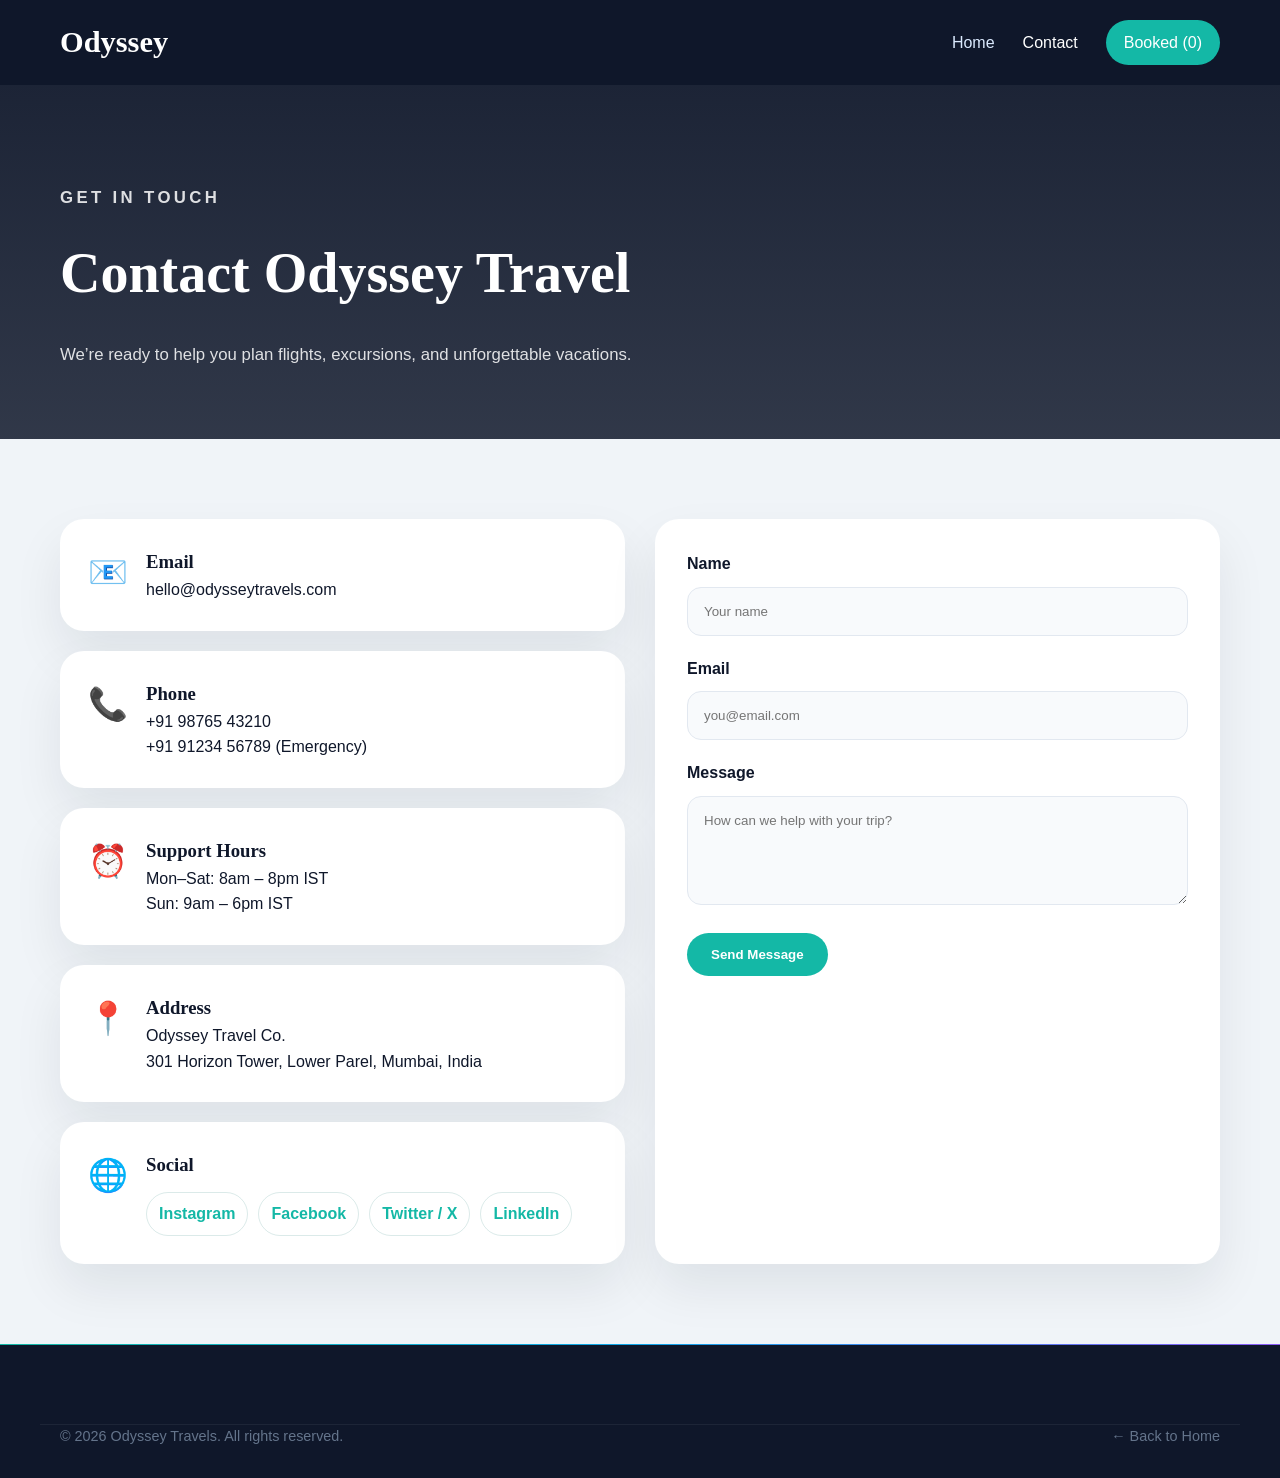
==== commit 16375b90: "Initial clean project" ====
--- a/contact.html
+++ b/contact.html
@@ -20,10 +20,8 @@
 
       <nav class="site-nav">
         <a href="index.html">Home</a>
-        <a href="shop.html">Destinations</a>
-        <a href="deals.html">Deals</a>
         <a href="contact.html" class="active">Contact</a>
-        <a href="cart.html" class="nav-cart">Trip Plan (0)</a>
+        <a href="dashboard.html" class="nav-cart">Booked (0)</a>
       </nav>
     </div>
   </header>
@@ -52,13 +50,35 @@
             <div>
               <h3>Phone</h3>
               <p>+91 98765 43210</p>
+              <p>+91 91234 56789 (Emergency)</p>
+            </div>
+          </div>
+          <div class="contact-item">
+            <span class="contact-icon">⏰</span>
+            <div>
+              <h3>Support Hours</h3>
+              <p>Mon–Sat: 8am – 8pm IST</p>
+              <p>Sun: 9am – 6pm IST</p>
             </div>
           </div>
           <div class="contact-item">
             <span class="contact-icon">📍</span>
             <div>
               <h3>Address</h3>
-              <p>Odyssey Travel Co, Mumbai, India</p>
+              <p>Odyssey Travel Co.</p>
+              <p>301 Horizon Tower, Lower Parel, Mumbai, India</p>
+            </div>
+          </div>
+          <div class="contact-item">
+            <span class="contact-icon">🌐</span>
+            <div>
+              <h3>Social</h3>
+              <div class="social-links">
+                <a href="https://www.instagram.com/odysseytravels" target="_blank" rel="noopener">Instagram</a>
+                <a href="https://www.facebook.com/odysseytravels" target="_blank" rel="noopener">Facebook</a>
+                <a href="https://x.com/odysseytravels" target="_blank" rel="noopener">Twitter / X</a>
+                <a href="https://www.linkedin.com/company/odysseytravels" target="_blank" rel="noopener">LinkedIn</a>
+              </div>
             </div>
           </div>
         </div>
@@ -73,6 +93,8 @@
           <label for="message">Message</label>
           <textarea id="message" name="message" rows="5" placeholder="How can we help with your trip?" required></textarea>
 
+          <div id="contactMessage" class="form-message" aria-live="polite"></div>
+
           <button type="submit" class="button primary">Send Message</button>
         </form>
       </div>
@@ -85,5 +107,60 @@
       <a href="index.html">← Back to Home</a>
     </div>
   </footer>
+  <script>
+    function getTripPlan() {
+      try {
+        const plan = JSON.parse(localStorage.getItem('odyssey_trip_plan') || '[]');
+        return Array.isArray(plan) ? plan : [];
+      } catch (error) {
+        return [];
+      }
+    }
+
+    function updateTripPlanCount() {
+      const tripPlanLink = document.querySelector('.nav-cart');
+      const tripPlan = getTripPlan();
+
+      if (tripPlanLink) {
+        tripPlanLink.textContent = `Booked (${tripPlan.length})`;
+      }
+    }
+
+    function showContactMessage(text, type) {
+      const messageEl = document.getElementById('contactMessage');
+      messageEl.textContent = text;
+      messageEl.className = 'form-message show ' + type;
+    }
+
+    document.querySelector('.contact-form').addEventListener('submit', function (event) {
+      event.preventDefault();
+
+      const name = document.getElementById('name').value.trim();
+      const email = document.getElementById('email').value.trim();
+      const message = document.getElementById('message').value.trim();
+
+      if (!name || !email || !message) {
+        showContactMessage('Please fill in all fields before sending.', 'error');
+        return;
+      }
+
+      if (!/^[^\s@]+@[^\s@]+\.[^\s@]+$/.test(email)) {
+        showContactMessage('Please enter a valid email address.', 'error');
+        return;
+      }
+
+      const submissions = JSON.parse(localStorage.getItem('odyssey_contact_messages') || '[]');
+      submissions.push({ name, email, message, date: new Date().toISOString() });
+      localStorage.setItem('odyssey_contact_messages', JSON.stringify(submissions));
+
+      showContactMessage(
+        `Thanks, ${name}! Your message has been sent. Our team will reach out to you at ${email}.`,
+        'success'
+      );
+      this.reset();
+    });
+
+    updateTripPlanCount();
+  </script>
 </body>
 </html>
--- a/styles.css
+++ b/styles.css
@@ -1,16 +1,30 @@
 :root {
-  --primary: #0f766e;
-  --primary-hover: #115e59;
-  --text-dark: #1e293b;
+  --primary: #14b8a6;
+  --primary-hover: #0d9488;
+  --primary-glow: rgba(20, 184, 166, 0.4);
+  --accent: #f59e0b;
+  --accent-glow: rgba(245, 158, 11, 0.3);
+  --text-dark: #0f172a;
   --text-light: #64748b;
-  --bg-light: #f8fafc;
+  --bg-light: #f0f4f8;
+  --bg-dark: #0f172a;
   --white: #ffffff;
+  --glass: rgba(255, 255, 255, 0.08);
+  --glass-border: rgba(255, 255, 255, 0.12);
+  --card-shadow: 0 20px 60px rgba(15, 23, 42, 0.08);
+  --card-shadow-hover: 0 30px 80px rgba(15, 23, 42, 0.16);
+  --gradient-primary: linear-gradient(135deg, #14b8a6, #0ea5e9, #8b5cf6);
+  --gradient-hero: linear-gradient(135deg, #0f172a 0%, #1e293b 30%, #0f766e 60%, #0c4a6e 100%);
+  --gradient-dark: linear-gradient(180deg, #0f172a 0%, #1e1b4b 50%, #0f172a 100%);
 }
 
 * {
   margin: 0;
   padding: 0;
   box-sizing: border-box;
+}
+
+html {
   scroll-behavior: smooth;
 }
 
@@ -19,6 +33,7 @@
   color: var(--text-dark);
   background-color: var(--bg-light);
   line-height: 1.6;
+  overflow-x: hidden;
 }
 
 h1, h2, h3, .logo {
@@ -30,13 +45,112 @@
   color: inherit;
 }
 
-/* Navbar */
-.navbar {
+/* ============ Scroll Reveal Animations ============ */
+.reveal {
+  opacity: 0;
+  transform: translateY(40px);
+  transition: opacity 0.8s cubic-bezier(0.16, 1, 0.3, 1), transform 0.8s cubic-bezier(0.16, 1, 0.3, 1);
+}
+
+.reveal.visible {
+  opacity: 1;
+  transform: translateY(0);
+}
+
+.reveal-delay-1 { transition-delay: 0.1s; }
+.reveal-delay-2 { transition-delay: 0.2s; }
+.reveal-delay-3 { transition-delay: 0.3s; }
+.reveal-delay-4 { transition-delay: 0.4s; }
+
+/* ============ Particle Canvas ============ */
+#particleCanvas {
   position: absolute;
   top: 0;
+  left: 0;
   width: 100%;
-  padding: 25px 0;
+  height: 100%;
+  z-index: 1;
+  pointer-events: none;
+}
+
+/* ============ Navbar — Glassmorphism ============ */
+.navbar {
+  position: fixed;
+  top: 0;
+  width: 100%;
+  padding: 16px 0;
   z-index: 1000;
+  background: transparent;
+  transition: all 0.4s cubic-bezier(0.16, 1, 0.3, 1);
+}
+
+.navbar.scrolled {
+  background: rgba(15, 23, 42, 0.85);
+  backdrop-filter: blur(20px) saturate(1.8);
+  -webkit-backdrop-filter: blur(20px) saturate(1.8);
+  box-shadow: 0 8px 32px rgba(0, 0, 0, 0.3);
+  padding: 10px 0;
+}
+
+.account-panel {
+  position: fixed;
+  top: 70px;
+  right: 20px;
+  width: 260px;
+  max-width: calc(100vw - 40px);
+  background: rgba(255, 255, 255, 0.95);
+  backdrop-filter: blur(20px);
+  border-radius: 18px;
+  box-shadow: 0 24px 60px rgba(15, 23, 42, 0.22);
+  overflow: hidden;
+  z-index: 1100;
+  animation: modalFadeIn 0.25s cubic-bezier(0.16, 1, 0.3, 1);
+  border: 1px solid rgba(255, 255, 255, 0.2);
+}
+
+.account-dropdown-head {
+  padding: 18px 20px;
+  background: rgba(248, 250, 252, 0.8);
+  border-bottom: 1px solid #e2e8f0;
+}
+
+.account-dropdown-head h3 {
+  font-size: 1.1rem;
+  margin-bottom: 2px;
+  font-family: 'Playfair Display', serif;
+  color: var(--text-dark);
+}
+
+.account-dropdown-head p {
+  color: var(--text-light);
+  font-size: 0.85rem;
+  word-break: break-all;
+}
+
+.account-dropdown-link {
+  display: block;
+  width: 100%;
+  text-align: left;
+  padding: 14px 20px;
+  background: transparent;
+  color: var(--text-dark);
+  font-family: inherit;
+  font-size: 0.95rem;
+  font-weight: 600;
+  border: none;
+  border-top: 1px solid #f1f5f9;
+  cursor: pointer;
+  transition: all 0.2s ease;
+  text-decoration: none;
+}
+
+.account-dropdown-link:hover {
+  background: rgba(20, 184, 166, 0.06);
+  color: var(--primary);
+}
+
+.account-dropdown-link.sign-out {
+  color: #dc2626;
 }
 
 .nav-container {
@@ -52,6 +166,28 @@
   font-size: 2.2rem;
   font-weight: 700;
   color: var(--white);
+  position: relative;
+}
+
+.logo::after {
+  content: '';
+  position: absolute;
+  bottom: -2px;
+  left: 0;
+  width: 0;
+  height: 2px;
+  background: var(--gradient-primary);
+  transition: width 0.3s ease;
+}
+
+.logo:hover::after {
+  width: 100%;
+}
+
+.nav-menu {
+  display: flex;
+  align-items: center;
+  gap: 35px;
 }
 
 .nav-links {
@@ -63,40 +199,205 @@
   color: var(--white);
   font-weight: 400;
   font-size: 1.05rem;
-  transition: opacity 0.3s ease;
+  transition: all 0.3s ease;
+  position: relative;
+}
+
+.nav-links a::after {
+  content: '';
+  position: absolute;
+  bottom: -4px;
+  left: 50%;
+  transform: translateX(-50%);
+  width: 0;
+  height: 2px;
+  background: var(--primary);
+  border-radius: 2px;
+  transition: width 0.3s ease;
 }
 
 .nav-links a:hover {
-  opacity: 0.8;
+  color: var(--primary);
+}
+
+.nav-links a:hover::after {
+  width: 100%;
+}
+
+.nav-actions {
+  display: flex;
+  align-items: center;
+  gap: 12px;
 }
 
 .btn-nav {
-  background: var(--white);
-  color: var(--text-dark);
-  border: none;
+  background: rgba(255, 255, 255, 0.12);
+  color: var(--white);
+  border: 1px solid rgba(255, 255, 255, 0.2);
   padding: 10px 24px;
   border-radius: 30px;
   font-weight: 600;
+  font-family: inherit;
+  font-size: 1rem;
   cursor: pointer;
+  backdrop-filter: blur(10px);
   transition: all 0.3s ease;
 }
 
 .btn-nav:hover {
+  background: var(--white);
+  color: var(--text-dark);
   transform: translateY(-2px);
-  box-shadow: 0 10px 20px rgba(0,0,0,0.1);
+  box-shadow: 0 10px 30px rgba(0, 0, 0, 0.2);
+}
+
+.booked-btn {
+  background: var(--primary);
+  color: var(--white);
+  text-decoration: none;
+  border: none;
+}
+
+.booked-btn:hover {
+  background: var(--primary-hover);
+  color: var(--white);
+  box-shadow: 0 10px 30px var(--primary-glow);
 }
 
 .mobile-menu {
   display: none;
 }
 
-/* Hero Section */
+.booked-panel {
+  position: fixed;
+  top: 70px;
+  right: 20px;
+  width: 320px;
+  max-width: calc(100vw - 40px);
+  background: rgba(255, 255, 255, 0.95);
+  backdrop-filter: blur(20px);
+  border-radius: 18px;
+  box-shadow: 0 24px 60px rgba(15, 23, 42, 0.22);
+  overflow: hidden;
+  z-index: 1100;
+  animation: modalFadeIn 0.25s cubic-bezier(0.16, 1, 0.3, 1);
+  border: 1px solid rgba(255, 255, 255, 0.2);
+}
+
+.booked-panel-head {
+  display: flex;
+  align-items: center;
+  justify-content: space-between;
+  padding: 16px 20px;
+  background: rgba(248, 250, 252, 0.8);
+  border-bottom: 1px solid #e2e8f0;
+  font-weight: 600;
+  font-size: 0.95rem;
+  color: var(--text-dark);
+}
+
+.booked-panel-total {
+  background: var(--gradient-primary);
+  color: var(--white);
+  min-width: 26px;
+  height: 26px;
+  border-radius: 999px;
+  display: inline-flex;
+  align-items: center;
+  justify-content: center;
+  font-size: 0.85rem;
+  padding: 0 8px;
+}
+
+.booked-panel-list {
+  max-height: 280px;
+  overflow-y: auto;
+  padding: 8px;
+}
+
+.booked-panel-empty {
+  text-align: center;
+  color: var(--text-light);
+  padding: 24px 12px;
+  font-size: 0.95rem;
+}
+
+.booked-panel-item {
+  display: flex;
+  align-items: center;
+  gap: 12px;
+  padding: 12px;
+  border-radius: 12px;
+  transition: all 0.2s ease;
+}
+
+.booked-panel-item:hover {
+  background: rgba(20, 184, 166, 0.06);
+}
+
+.booked-panel-emoji {
+  font-size: 1.7rem;
+  flex-shrink: 0;
+}
+
+.booked-panel-info {
+  flex: 1;
+  min-width: 0;
+}
+
+.booked-panel-info strong {
+  display: block;
+  color: var(--text-dark);
+  font-size: 0.95rem;
+  white-space: nowrap;
+  overflow: hidden;
+  text-overflow: ellipsis;
+}
+
+.booked-panel-info span {
+  color: var(--text-light);
+  font-size: 0.85rem;
+}
+
+.booked-panel-remove {
+  background: none;
+  border: none;
+  color: #94a3b8;
+  font-size: 1rem;
+  cursor: pointer;
+  padding: 6px;
+  border-radius: 50%;
+  line-height: 1;
+  transition: all 0.2s ease;
+  flex-shrink: 0;
+}
+
+.booked-panel-remove:hover {
+  color: #dc2626;
+  background: #fef2f2;
+}
+
+.booked-panel-link {
+  display: block;
+  text-align: center;
+  padding: 14px;
+  border-top: 1px solid #e2e8f0;
+  color: var(--primary);
+  font-weight: 700;
+  transition: all 0.2s ease;
+}
+
+.booked-panel-link:hover {
+  background: rgba(20, 184, 166, 0.06);
+}
+
+/* ============ Hero Section — Premium Animated ============ */
 .hero {
-  height: 100vh;
-  min-height: 700px;
+  min-height: 100vh;
   background-image: url('https://images.unsplash.com/photo-1476514525535-07fb3b4ae5f1?ixlib=rb-4.0.3&auto=format&fit=crop&w=2000&q=80');
   background-size: cover;
   background-position: center;
+  background-attachment: fixed;
   position: relative;
   display: flex;
   align-items: center;
@@ -111,43 +412,106 @@
   left: 0;
   width: 100%;
   height: 100%;
-  background: linear-gradient(rgba(0,0,0,0.3), rgba(0,0,0,0.6));
+  background: linear-gradient(
+    180deg,
+    rgba(15, 23, 42, 0.7) 0%,
+    rgba(15, 23, 42, 0.4) 40%,
+    rgba(13, 148, 136, 0.3) 70%,
+    rgba(15, 23, 42, 0.8) 100%
+  );
+  z-index: 0;
 }
 
 .hero-content {
   position: relative;
   z-index: 2;
   color: var(--white);
-  max-width: 800px;
+  max-width: 850px;
   margin-top: 50px;
 }
 
 .hero h1 {
-  font-size: 4.5rem;
-  line-height: 1.1;
-  margin-bottom: 20px;
+  font-size: 5rem;
+  line-height: 1.05;
+  margin-bottom: 24px;
+  letter-spacing: -1px;
+  animation: heroFadeUp 1s cubic-bezier(0.16, 1, 0.3, 1) forwards;
+  opacity: 0;
 }
 
 .hero h1 span {
   font-style: italic;
-  color: #fbbf24;
+  background: linear-gradient(135deg, #fbbf24, #f59e0b, #fb923c);
+  -webkit-background-clip: text;
+  -webkit-text-fill-color: transparent;
+  background-clip: text;
+  position: relative;
 }
 
 .hero p {
-  font-size: 1.2rem;
+  font-size: 1.25rem;
   margin-bottom: 50px;
-  opacity: 0.9;
-}
-
-/* Search Bar */
+  opacity: 0;
+  animation: heroFadeUp 1s 0.2s cubic-bezier(0.16, 1, 0.3, 1) forwards;
+  color: rgba(255, 255, 255, 0.85);
+  max-width: 600px;
+  margin-left: auto;
+  margin-right: auto;
+}
+
+@keyframes heroFadeUp {
+  from {
+    opacity: 0;
+    transform: translateY(30px);
+  }
+  to {
+    opacity: 1;
+    transform: translateY(0);
+  }
+}
+
+/* Floating badges in hero */
+.hero-badges {
+  display: flex;
+  justify-content: center;
+  gap: 16px;
+  margin-bottom: 40px;
+  flex-wrap: wrap;
+  opacity: 0;
+  animation: heroFadeUp 1s 0.35s cubic-bezier(0.16, 1, 0.3, 1) forwards;
+}
+
+.hero-badge {
+  display: inline-flex;
+  align-items: center;
+  gap: 8px;
+  padding: 8px 18px;
+  background: rgba(255, 255, 255, 0.1);
+  border: 1px solid rgba(255, 255, 255, 0.15);
+  backdrop-filter: blur(10px);
+  border-radius: 999px;
+  font-size: 0.9rem;
+  color: rgba(255, 255, 255, 0.9);
+  font-weight: 500;
+}
+
+.hero-badge .badge-icon {
+  font-size: 1.1rem;
+}
+
+/* ============ Search Bar — Glassmorphism ============ */
 .search-bar {
-  background: var(--white);
+  background: rgba(255, 255, 255, 0.95);
+  backdrop-filter: blur(20px);
   padding: 15px;
-  border-radius: 50px;
+  border-radius: 60px;
   display: flex;
   justify-content: space-between;
   align-items: center;
-  box-shadow: 0 20px 40px rgba(0,0,0,0.2);
+  box-shadow: 0 25px 60px rgba(0, 0, 0, 0.25);
+  opacity: 0;
+  animation: heroFadeUp 1s 0.5s cubic-bezier(0.16, 1, 0.3, 1) forwards;
+  border: 1px solid rgba(255, 255, 255, 0.3);
 }
 
 .search-input {
@@ -164,11 +528,11 @@
 }
 
 .search-input label {
-  font-size: 0.85rem;
-  font-weight: 600;
+  font-size: 0.8rem;
+  font-weight: 700;
   color: var(--text-dark);
   text-transform: uppercase;
-  letter-spacing: 1px;
+  letter-spacing: 1.5px;
 }
 
 .search-input input {
@@ -178,10 +542,13 @@
   font-size: 1rem;
   color: var(--text-light);
   padding-top: 5px;
+  background: transparent;
 }
 
 .btn-primary {
-  background: var(--primary);
+  background: var(--gradient-primary);
+  background-size: 200% 200%;
+  animation: gradientShift 3s ease infinite;
   color: var(--white);
   border: none;
   padding: 18px 40px;
@@ -189,14 +556,88 @@
   font-size: 1rem;
   font-weight: 600;
   cursor: pointer;
-  transition: background 0.3s ease;
+  transition: all 0.3s ease;
+  position: relative;
+  overflow: hidden;
+  font-family: 'Poppins', sans-serif;
+}
+
+.btn-primary::before {
+  content: '';
+  position: absolute;
+  top: 0;
+  left: -100%;
+  width: 200%;
+  height: 100%;
+  background: linear-gradient(90deg, transparent, rgba(255, 255, 255, 0.2), transparent);
+  transition: left 0.5s ease;
+}
+
+.btn-primary:hover::before {
+  left: 100%;
 }
 
 .btn-primary:hover {
-  background: var(--primary-hover);
-}
-
-/* Section Shared */
+  transform: translateY(-2px);
+  box-shadow: 0 15px 40px var(--primary-glow);
+}
+
+@keyframes gradientShift {
+  0% { background-position: 0% 50%; }
+  50% { background-position: 100% 50%; }
+  100% { background-position: 0% 50%; }
+}
+
+/* ============ Stats Counter Bar ============ */
+.stats-bar {
+  background: var(--bg-dark);
+  padding: 50px 20px;
+  position: relative;
+  overflow: hidden;
+}
+
+.stats-bar::before {
+  content: '';
+  position: absolute;
+  top: 0;
+  left: 0;
+  right: 0;
+  height: 1px;
+  background: var(--gradient-primary);
+}
+
+.stats-container {
+  max-width: 1200px;
+  margin: 0 auto;
+  display: grid;
+  grid-template-columns: repeat(4, 1fr);
+  gap: 30px;
+  text-align: center;
+}
+
+.stat-item {
+  color: var(--white);
+}
+
+.stat-number {
+  font-size: 3rem;
+  font-weight: 700;
+  font-family: 'Playfair Display', serif;
+  background: var(--gradient-primary);
+  -webkit-background-clip: text;
+  -webkit-text-fill-color: transparent;
+  background-clip: text;
+  margin-bottom: 8px;
+  line-height: 1.2;
+}
+
+.stat-label {
+  color: #94a3b8;
+  font-size: 0.95rem;
+  font-weight: 500;
+}
+
+/* ============ Section Shared ============ */
 .section-title {
   text-align: center;
   margin-bottom: 60px;
@@ -205,14 +646,30 @@
 .section-title h2 {
   font-size: 2.8rem;
   color: var(--text-dark);
+  margin-bottom: 12px;
+  position: relative;
+  display: inline-block;
+}
+
+.section-title h2::after {
+  content: '';
+  position: absolute;
+  bottom: -8px;
+  left: 50%;
+  transform: translateX(-50%);
+  width: 60px;
+  height: 3px;
+  background: var(--gradient-primary);
+  border-radius: 3px;
 }
 
 .section-title p {
   color: var(--text-light);
   font-size: 1.1rem;
-}
-
-/* Destinations Section */
+  margin-top: 16px;
+}
+
+/* ============ Destinations Section ============ */
 .destinations {
   max-width: 1200px;
   margin: 100px auto;
@@ -221,26 +678,46 @@
 
 .dest-grid {
   display: grid;
-  grid-template-columns: repeat(auto-fit, minmax(320px, 1fr));
-  gap: 40px;
+  grid-template-columns: repeat(auto-fit, minmax(300px, 1fr));
+  gap: 32px;
 }
 
 .dest-card {
   background: var(--white);
-  border-radius: 20px;
+  border-radius: 24px;
   overflow: hidden;
-  box-shadow: 0 10px 30px rgba(0,0,0,0.05);
+  box-shadow: var(--card-shadow);
   cursor: pointer;
-  transition: transform 0.4s ease, box-shadow 0.4s ease;
+  transition: all 0.5s cubic-bezier(0.16, 1, 0.3, 1);
+  position: relative;
+}
+
+.dest-card::before {
+  content: '';
+  position: absolute;
+  inset: 0;
+  border-radius: 24px;
+  padding: 2px;
+  background: var(--gradient-primary);
+  -webkit-mask: linear-gradient(#fff 0 0) content-box, linear-gradient(#fff 0 0);
+  -webkit-mask-composite: xor;
+  mask-composite: exclude;
+  opacity: 0;
+  transition: opacity 0.5s ease;
+  z-index: 1;
+}
+
+.dest-card:hover::before {
+  opacity: 1;
 }
 
 .dest-card:hover {
-  transform: translateY(-10px);
-  box-shadow: 0 20px 40px rgba(0,0,0,0.1);
+  transform: translateY(-12px) scale(1.02);
+  box-shadow: var(--card-shadow-hover);
 }
 
 .dest-img {
-  height: 250px;
+  height: 260px;
   position: relative;
   overflow: hidden;
 }
@@ -249,37 +726,52 @@
   width: 100%;
   height: 100%;
   object-fit: cover;
-  transition: transform 0.6s ease;
+  transition: transform 0.7s cubic-bezier(0.16, 1, 0.3, 1);
 }
 
 .dest-card:hover .dest-img img {
-  transform: scale(1.1);
+  transform: scale(1.15);
 }
 
 .price-tag {
   position: absolute;
   top: 20px;
   right: 20px;
-  background: rgba(255, 255, 255, 0.9);
+  background: rgba(255, 255, 255, 0.92);
+  backdrop-filter: blur(10px);
   color: var(--text-dark);
-  padding: 8px 16px;
+  padding: 8px 18px;
   border-radius: 20px;
-  font-weight: 600;
+  font-weight: 700;
   font-size: 0.9rem;
+  border: 1px solid rgba(255, 255, 255, 0.5);
+  z-index: 2;
+  transition: all 0.3s ease;
+}
+
+.dest-card:hover .price-tag {
+  background: var(--primary);
+  color: var(--white);
+  box-shadow: 0 4px 20px var(--primary-glow);
 }
 
 .dest-info {
-  padding: 30px;
+  padding: 28px;
 }
 
 .dest-info h3 {
-  font-size: 1.6rem;
-  margin-bottom: 5px;
+  font-size: 1.5rem;
+  margin-bottom: 6px;
+  transition: color 0.3s ease;
+}
+
+.dest-card:hover .dest-info h3 {
+  color: var(--primary);
 }
 
 .dest-info p {
   color: var(--text-light);
-  margin-bottom: 25px;
+  margin-bottom: 20px;
   font-size: 0.95rem;
 }
 
@@ -292,17 +784,55 @@
   font-weight: 600;
   cursor: pointer;
   transition: all 0.3s ease;
+  font-family: 'Poppins', sans-serif;
 }
 
 .dest-card:hover .btn-outline {
   background: var(--primary);
   color: var(--white);
-}
-
-/* Features Section */
+  box-shadow: 0 8px 24px var(--primary-glow);
+}
+
+/* ============ Features Section — Dark + Glow ============ */
 .features {
-  background-color: var(--white);
-  padding: 100px 20px;
+  background: var(--gradient-dark);
+  padding: 120px 20px;
+  position: relative;
+  overflow: hidden;
+}
+
+.features::before {
+  content: '';
+  position: absolute;
+  width: 600px;
+  height: 600px;
+  background: radial-gradient(circle, rgba(20, 184, 166, 0.15), transparent 70%);
+  top: -200px;
+  right: -200px;
+  border-radius: 50%;
+}
+
+.features::after {
+  content: '';
+  position: absolute;
+  width: 400px;
+  height: 400px;
+  background: radial-gradient(circle, rgba(139, 92, 246, 0.1), transparent 70%);
+  bottom: -100px;
+  left: -100px;
+  border-radius: 50%;
+}
+
+.features .section-title h2 {
+  color: var(--white);
+}
+
+.features .section-title h2::after {
+  background: linear-gradient(135deg, #14b8a6, #8b5cf6);
+}
+
+.features .section-title p {
+  color: rgba(255, 255, 255, 0.6);
 }
 
 .feature-grid {
@@ -311,33 +841,266 @@
   display: grid;
   grid-template-columns: repeat(auto-fit, minmax(250px, 1fr));
   gap: 30px;
+  position: relative;
+  z-index: 1;
 }
 
 .feature-card {
   text-align: center;
-  padding: 40px 20px;
+  padding: 40px 28px;
+  border-radius: 24px;
+  background: rgba(255, 255, 255, 0.04);
+  border: 1px solid rgba(255, 255, 255, 0.08);
+  backdrop-filter: blur(10px);
+  transition: all 0.4s cubic-bezier(0.16, 1, 0.3, 1);
+  position: relative;
+  overflow: hidden;
+}
+
+.feature-card::before {
+  content: '';
+  position: absolute;
+  top: 0;
+  left: 0;
+  right: 0;
+  height: 3px;
+  background: var(--gradient-primary);
+  transform: scaleX(0);
+  transition: transform 0.4s ease;
+}
+
+.feature-card:hover::before {
+  transform: scaleX(1);
+}
+
+.feature-card:hover {
+  background: rgba(255, 255, 255, 0.08);
+  border-color: rgba(20, 184, 166, 0.3);
+  transform: translateY(-8px);
+  box-shadow: 0 20px 40px rgba(0, 0, 0, 0.3);
 }
 
 .feature-card .icon {
   font-size: 3rem;
   margin-bottom: 20px;
+  display: inline-flex;
+  align-items: center;
+  justify-content: center;
+  width: 80px;
+  height: 80px;
+  border-radius: 20px;
+  background: rgba(20, 184, 166, 0.1);
+  transition: all 0.3s ease;
+}
+
+.feature-card:hover .icon {
+  background: rgba(20, 184, 166, 0.2);
+  transform: scale(1.1);
 }
 
 .feature-card h3 {
   font-size: 1.4rem;
   margin-bottom: 15px;
+  color: var(--white);
 }
 
 .feature-card p {
+  color: rgba(255, 255, 255, 0.55);
+  font-size: 0.95rem;
+  line-height: 1.7;
+}
+
+/* ============ Testimonial Section ============ */
+.testimonials {
+  padding: 100px 20px;
+  background: var(--bg-light);
+}
+
+.testimonial-grid {
+  max-width: 1200px;
+  margin: 0 auto;
+  display: grid;
+  grid-template-columns: repeat(auto-fit, minmax(320px, 1fr));
+  gap: 30px;
+}
+
+.testimonial-card {
+  background: var(--white);
+  border-radius: 24px;
+  padding: 36px;
+  box-shadow: var(--card-shadow);
+  position: relative;
+  transition: all 0.4s ease;
+}
+
+.testimonial-card:hover {
+  transform: translateY(-6px);
+  box-shadow: var(--card-shadow-hover);
+}
+
+.testimonial-card .quote-icon {
+  font-size: 3rem;
+  opacity: 0.15;
+  position: absolute;
+  top: 20px;
+  right: 24px;
+  color: var(--primary);
+}
+
+.testimonial-stars {
+  color: #f59e0b;
+  font-size: 1.1rem;
+  margin-bottom: 16px;
+  letter-spacing: 2px;
+}
+
+.testimonial-text {
   color: var(--text-light);
+  font-size: 1rem;
+  line-height: 1.8;
+  margin-bottom: 24px;
+  font-style: italic;
+}
+
+.testimonial-author {
+  display: flex;
+  align-items: center;
+  gap: 14px;
+}
+
+.testimonial-avatar {
+  width: 48px;
+  height: 48px;
+  border-radius: 50%;
+  background: var(--gradient-primary);
+  display: flex;
+  align-items: center;
+  justify-content: center;
+  font-size: 1.3rem;
+  color: var(--white);
+  font-weight: 700;
+}
+
+.testimonial-name {
+  font-weight: 600;
+  color: var(--text-dark);
   font-size: 0.95rem;
 }
 
-/* Footer */
+.testimonial-role {
+  color: var(--text-light);
+  font-size: 0.85rem;
+}
+
+/* ============ CTA Section ============ */
+.cta-section {
+  padding: 100px 20px;
+  background: var(--gradient-dark);
+  text-align: center;
+  position: relative;
+  overflow: hidden;
+}
+
+.cta-section::before {
+  content: '';
+  position: absolute;
+  width: 800px;
+  height: 800px;
+  background: radial-gradient(circle, rgba(20, 184, 166, 0.12), transparent 60%);
+  top: 50%;
+  left: 50%;
+  transform: translate(-50%, -50%);
+  border-radius: 50%;
+}
+
+.cta-content {
+  position: relative;
+  z-index: 1;
+  max-width: 700px;
+  margin: 0 auto;
+}
+
+.cta-content h2 {
+  font-size: 3rem;
+  color: var(--white);
+  margin-bottom: 20px;
+}
+
+.cta-content p {
+  color: rgba(255, 255, 255, 0.7);
+  font-size: 1.15rem;
+  margin-bottom: 40px;
+}
+
+.cta-content .btn-primary {
+  padding: 20px 50px;
+  font-size: 1.1rem;
+}
+
+/* ============ Newsletter Strip ============ */
+.newsletter {
+  background: var(--white);
+  padding: 60px 20px;
+  border-top: 1px solid rgba(0, 0, 0, 0.05);
+}
+
+.newsletter-container {
+  max-width: 600px;
+  margin: 0 auto;
+  text-align: center;
+}
+
+.newsletter h3 {
+  font-size: 1.8rem;
+  margin-bottom: 8px;
+  color: var(--text-dark);
+}
+
+.newsletter p {
+  color: var(--text-light);
+  margin-bottom: 24px;
+}
+
+.newsletter-form {
+  display: flex;
+  gap: 12px;
+}
+
+.newsletter-form input {
+  flex: 1;
+  padding: 16px 24px;
+  border: 2px solid #e2e8f0;
+  border-radius: 50px;
+  font-family: 'Poppins', sans-serif;
+  font-size: 1rem;
+  outline: none;
+  transition: border-color 0.3s ease;
+}
+
+.newsletter-form input:focus {
+  border-color: var(--primary);
+}
+
+.newsletter-form .btn-primary {
+  flex-shrink: 0;
+}
+
+/* ============ Footer — Dark Premium ============ */
 .footer {
-  background-color: #0f172a;
+  background: var(--bg-dark);
   color: var(--white);
   padding: 80px 20px 30px;
+  position: relative;
+}
+
+.footer::before {
+  content: '';
+  position: absolute;
+  top: 0;
+  left: 0;
+  right: 0;
+  height: 1px;
+  background: var(--gradient-primary);
 }
 
 .footer-container {
@@ -352,28 +1115,37 @@
 .footer-brand h2 {
   font-size: 2.2rem;
   margin-bottom: 15px;
+  background: var(--gradient-primary);
+  -webkit-background-clip: text;
+  -webkit-text-fill-color: transparent;
+  background-clip: text;
 }
 
 .footer-brand p {
   color: #94a3b8;
   max-width: 300px;
+  line-height: 1.7;
 }
 
 .footer-links h3 {
   font-family: 'Poppins', sans-serif;
   font-size: 1.1rem;
   margin-bottom: 20px;
+  color: var(--white);
 }
 
 .footer-links a {
   display: block;
   color: #94a3b8;
   margin-bottom: 12px;
-  transition: color 0.3s ease;
+  transition: all 0.3s ease;
+  position: relative;
+  padding-left: 0;
 }
 
 .footer-links a:hover {
-  color: var(--white);
+  color: var(--primary);
+  padding-left: 8px;
 }
 
 .footer-bottom {
@@ -381,22 +1153,22 @@
   margin: 0 auto;
   text-align: center;
   padding-top: 30px;
-  border-top: 1px solid rgba(255,255,255,0.1);
-  color: #94a3b8;
+  border-top: 1px solid rgba(255, 255, 255, 0.06);
+  color: #64748b;
   font-size: 0.9rem;
 }
 
-/* Modals */
+/* ============ Modals ============ */
 .modal {
-  display: none; 
-  position: fixed; 
-  z-index: 2000; 
+  display: none;
+  position: fixed;
+  z-index: 2000;
   left: 0;
   top: 0;
-  width: 100%; 
-  height: 100%; 
-  background-color: rgba(0,0,0,0.6); 
-  backdrop-filter: blur(5px);
+  width: 100%;
+  height: 100%;
+  background-color: rgba(0, 0, 0, 0.6);
+  backdrop-filter: blur(8px);
   align-items: center;
   justify-content: center;
   padding: 20px;
@@ -405,14 +1177,15 @@
 .modal-content {
   background-color: var(--white);
   padding: 40px;
-  border-radius: 20px;
+  border-radius: 24px;
   width: 100%;
   max-width: 500px;
   position: relative;
-  box-shadow: 0 25px 50px -12px rgba(0, 0, 0, 0.5);
-  animation: modalFadeIn 0.3s cubic-bezier(0.16, 1, 0.3, 1);
+  box-shadow: 0 25px 80px rgba(0, 0, 0, 0.4);
+  animation: modalFadeIn 0.35s cubic-bezier(0.16, 1, 0.3, 1);
   max-height: 90vh;
   overflow-y: auto;
+  border: 1px solid rgba(255, 255, 255, 0.1);
 }
 
 /* Destination Modal Specifics */
@@ -493,8 +1266,8 @@
   position: absolute;
   top: 15px;
   right: 15px;
-  width: 36px;
-  height: 36px;
+  width: 40px;
+  height: 40px;
   background-color: var(--white);
   color: var(--text-dark);
   border-radius: 50%;
@@ -505,15 +1278,15 @@
   font-weight: bold;
   cursor: pointer;
   z-index: 10;
-  box-shadow: 0 4px 10px rgba(0,0,0,0.15);
-  transition: all 0.2s;
+  box-shadow: 0 4px 16px rgba(0, 0, 0, 0.15);
+  transition: all 0.3s cubic-bezier(0.16, 1, 0.3, 1);
   line-height: 1;
 }
 
 .close-btn:hover {
-  background-color: var(--primary);
+  background: var(--gradient-primary);
   color: var(--white);
-  transform: scale(1.1);
+  transform: rotate(90deg) scale(1.1);
 }
 
 .form-group {
@@ -528,13 +1301,69 @@
   font-size: 0.9rem;
 }
 
-.form-group input {
+.form-group input,
+.form-group textarea {
   width: 100%;
-  padding: 12px;
-  border: 1px solid #e2e8f0;
-  border-radius: 8px;
+  padding: 14px 16px;
+  border: 2px solid #e2e8f0;
+  border-radius: 14px;
   font-family: inherit;
   font-size: 1rem;
+  background: #f8fafc;
+  color: var(--text-dark);
+  resize: vertical;
+  transition: all 0.3s ease;
+}
+
+.form-group input:focus,
+.form-group textarea:focus {
+  border-color: var(--primary);
+  box-shadow: 0 0 0 4px var(--primary-glow);
+  outline: none;
+}
+
+.form-group textarea {
+  min-height: 140px;
+}
+
+.info-modal-form {
+  background: #f8fafc;
+  border: 1px solid rgba(15, 23, 42, 0.08);
+  border-radius: 22px;
+  padding: 28px;
+  margin-top: 20px;
+  box-shadow: 0 20px 40px rgba(15, 23, 42, 0.08);
+}
+
+.info-modal-form .form-group {
+  margin-bottom: 20px;
+}
+
+.info-modal-form .form-group label {
+  display: block;
+  color: var(--text-dark);
+  font-size: 0.95rem;
+  margin-bottom: 10px;
+}
+
+.info-modal-form input,
+.info-modal-form textarea {
+  border: 1px solid rgba(14, 165, 233, 0.25);
+}
+
+.info-modal-form button {
+  width: 100%;
+  border-radius: 14px;
+  padding: 16px;
+}
+
+.info-modal-confirmation {
+  background: #ecfdf5;
+  border: 1px solid #bbf7d0;
+  color: #0f5132;
+  padding: 22px 24px;
+  border-radius: 18px;
+  margin-top: 24px;
 }
 
 .auth-message {
@@ -554,19 +1383,22 @@
   border: 1px solid rgba(239,68,68,0.1);
 }
 
+/* ============ Toast ============ */
 .toast {
   position: fixed;
   right: 20px;
   bottom: 20px;
-  background: #0f172a;
+  background: rgba(15, 23, 42, 0.95);
+  backdrop-filter: blur(10px);
   color: #fff;
-  padding: 14px 18px;
-  border-radius: 12px;
-  box-shadow: 0 18px 50px rgba(15,23,42,0.3);
+  padding: 16px 24px;
+  border-radius: 16px;
+  box-shadow: 0 20px 60px rgba(15, 23, 42, 0.4);
   opacity: 0;
   transform: translateY(12px);
-  transition: all 0.28s ease;
+  transition: all 0.3s cubic-bezier(0.16, 1, 0.3, 1);
   z-index: 3000;
+  border-left: 3px solid var(--primary);
 }
 .toast.show {
   opacity: 1;
@@ -578,12 +1410,48 @@
   to { opacity: 1; transform: translateY(0) scale(1); }
 }
 
-/* Responsive */
+/* ============ Scroll to top ============ */
+.scroll-top {
+  position: fixed;
+  bottom: 30px;
+  right: 30px;
+  width: 50px;
+  height: 50px;
+  border-radius: 50%;
+  background: var(--gradient-primary);
+  color: var(--white);
+  border: none;
+  font-size: 1.4rem;
+  cursor: pointer;
+  display: flex;
+  align-items: center;
+  justify-content: center;
+  opacity: 0;
+  visibility: hidden;
+  transform: translateY(20px);
+  transition: all 0.4s ease;
+  z-index: 999;
+  box-shadow: 0 8px 30px var(--primary-glow);
+}
+
+.scroll-top.visible {
+  opacity: 1;
+  visibility: visible;
+  transform: translateY(0);
+}
+
+.scroll-top:hover {
+  transform: translateY(-4px);
+  box-shadow: 0 14px 40px var(--primary-glow);
+}
+
+/* ============ Responsive ============ */
+
 @media (max-width: 900px) {
   .hero h1 { font-size: 3.5rem; }
   .search-bar {
     flex-direction: column;
-    border-radius: 20px;
+    border-radius: 24px;
     padding: 20px;
     gap: 20px;
   }
@@ -599,19 +1467,755 @@
     text-align: center;
   }
   .footer-brand p { margin: 0 auto; }
+  .stats-container { grid-template-columns: repeat(2, 1fr); }
+  .stat-number { font-size: 2.4rem; }
 }
 
 @media (max-width: 768px) {
-  .nav-links, .btn-nav { display: none; }
+  .nav-menu {
+    display: none;
+    flex-direction: column;
+    align-items: stretch;
+    gap: 18px;
+    position: absolute;
+    top: 100%;
+    left: 0;
+    right: 0;
+    background: rgba(15, 23, 42, 0.98);
+    backdrop-filter: blur(20px);
+    padding: 24px 20px;
+    border-radius: 0 0 18px 18px;
+    box-shadow: 0 24px 50px rgba(0, 0, 0, 0.25);
+    z-index: 1050;
+  }
+  .nav-menu.active {
+    display: flex;
+  }
+  .nav-links {
+    flex-direction: column;
+    gap: 16px;
+  }
+  .nav-actions {
+    flex-direction: column;
+    gap: 10px;
+  }
+  .nav-actions .btn-nav {
+    width: 100%;
+    text-align: center;
+  }
   .mobile-menu {
     display: flex;
     flex-direction: column;
     gap: 6px;
     cursor: pointer;
+    z-index: 1060;
   }
   .mobile-menu span {
     width: 25px;
     height: 2px;
     background: var(--white);
+    transition: all 0.3s ease;
   }
-}
+  .testimonial-grid { grid-template-columns: 1fr; }
+  .newsletter-form { flex-direction: column; }
+}
+
+/* ============ Dashboard Styles (preserved) ============ */
+.dashboard-page {
+  min-height: 100vh;
+  background: linear-gradient(135deg, #f8fafc 0%, #eef2ff 100%);
+  color: var(--text-dark);
+}
+
+.dashboard-header {
+  background: linear-gradient(135deg, rgba(15, 23, 42, 0.98), rgba(15, 118, 110, 0.9));
+  padding: 18px 0;
+  box-shadow: 0 10px 30px rgba(15, 23, 42, 0.12);
+}
+
+.dashboard-nav {
+  display: flex;
+  align-items: center;
+  justify-content: space-between;
+  gap: 16px;
+  flex-wrap: wrap;
+}
+
+.dashboard-main {
+  padding: 48px 20px 80px;
+}
+
+.dashboard-hero {
+  background: linear-gradient(135deg, rgba(15, 23, 42, 0.95), rgba(15, 118, 110, 0.9));
+  color: var(--white);
+  border-radius: 30px;
+  padding: 48px 36px;
+  box-shadow: 0 25px 60px rgba(15, 23, 42, 0.2);
+}
+
+.dashboard-hero h1 {
+  font-size: 2.8rem;
+  margin-bottom: 14px;
+}
+
+.dashboard-hero p {
+  color: rgba(255, 255, 255, 0.9);
+  max-width: 680px;
+}
+
+.dashboard-hero .eyebrow {
+  color: #fbbf24;
+}
+
+.dashboard-stats {
+  display: grid;
+  grid-template-columns: repeat(auto-fit, minmax(180px, 1fr));
+  gap: 16px;
+  margin-top: 28px;
+}
+
+.dashboard-card {
+  background: rgba(255, 255, 255, 0.16);
+  border: 1px solid rgba(255, 255, 255, 0.18);
+  border-radius: 18px;
+  padding: 20px;
+  backdrop-filter: blur(8px);
+}
+
+.dashboard-card h3 {
+  font-size: 1rem;
+  margin-bottom: 8px;
+  color: rgba(255, 255, 255, 0.85);
+}
+
+.dashboard-card p {
+  font-size: 1.7rem;
+  font-weight: 700;
+  color: var(--white);
+}
+
+.dashboard-panel {
+  margin-top: 28px;
+  display: grid;
+  gap: 20px;
+  grid-template-columns: repeat(auto-fit, minmax(280px, 1fr));
+}
+
+.dashboard-panel .panel-card {
+  background: var(--white);
+  border-radius: 22px;
+  padding: 28px;
+  box-shadow: 0 20px 40px rgba(15, 23, 42, 0.08);
+}
+
+.dashboard-panel h2 {
+  font-size: 1.4rem;
+  margin-bottom: 12px;
+}
+
+.dashboard-panel ul {
+  margin: 0;
+  padding-left: 18px;
+  color: var(--text-light);
+}
+
+.dashboard-panel li {
+  margin-bottom: 10px;
+}
+
+/* Shared layout and page components for secondary pages */
+.container {
+  max-width: 1200px;
+  margin: 0 auto;
+  padding: 0 20px;
+}
+.page-main {
+  min-height: calc(100vh - 140px);
+}
+.eyebrow {
+  text-transform: uppercase;
+  letter-spacing: 0.2em;
+  color: var(--primary);
+  font-weight: 700;
+  margin-bottom: 12px;
+  font-size: 0.85rem;
+}
+.button,
+.btn-outline {
+  display: inline-flex;
+  align-items: center;
+  justify-content: center;
+  gap: 10px;
+  padding: 14px 24px;
+  border-radius: 999px;
+  font-weight: 600;
+  transition: all 0.25s ease;
+}
+.button.primary {
+  background: var(--primary);
+  color: var(--white);
+  border: none;
+}
+.button.secondary {
+  background: transparent;
+  color: var(--text-dark);
+  border: 1px solid rgba(15, 23, 42, 0.12);
+}
+.button:hover,
+.btn-outline:hover {
+  filter: brightness(1.05);
+}
+
+header.topbar {
+  background-color: #0f172a;
+  padding: 18px 0;
+  position: sticky;
+  top: 0;
+  z-index: 1000;
+}
+.topbar-inner {
+  display: flex;
+  align-items: center;
+  justify-content: space-between;
+  gap: 20px;
+  flex-wrap: wrap;
+}
+.brand,
+.brand.light {
+  font-family: 'Playfair Display', serif;
+  font-size: 1.9rem;
+  color: #ffffff;
+  font-weight: 700;
+}
+.site-nav {
+  display: flex;
+  align-items: center;
+  gap: 28px;
+  flex-wrap: wrap;
+}
+.site-nav a {
+  color: #dbeafe;
+  font-weight: 500;
+  transition: color 0.2s ease;
+}
+.site-nav a:hover,
+.site-nav a.active {
+  color: #ffffff;
+}
+.site-nav .nav-cart {
+  background: var(--primary);
+  color: var(--white);
+  padding: 10px 18px;
+  border-radius: 999px;
+}
+.nav-toggle {
+  display: none;
+}
+.nav-toggle-label {
+  display: none;
+  cursor: pointer;
+  width: 28px;
+  height: 22px;
+  flex-direction: column;
+  justify-content: space-between;
+}
+.nav-toggle-label span {
+  display: block;
+  width: 100%;
+  height: 3px;
+  background: #ffffff;
+  border-radius: 999px;
+}
+
+.page-hero {
+  padding: 100px 0 70px;
+  color: #ffffff;
+  background: linear-gradient(180deg, rgba(15,23,42,0.94), rgba(15,23,42,0.85));
+}
+.page-hero .container {
+  display: grid;
+  gap: 20px;
+}
+.page-hero h1 {
+  font-size: 3.5rem;
+  line-height: 1.05;
+  margin-bottom: 20px;
+}
+.page-hero p {
+  font-size: 1.05rem;
+  max-width: 680px;
+  color: rgba(255,255,255,0.85);
+}
+.contact-section,
+.deals-list,
+.product-listing,
+.product-detail {
+  padding: 80px 0;
+}
+.contact-grid,
+.deals-grid,
+.product-grid,
+.product-detail-grid {
+  display: grid;
+  gap: 30px;
+}
+.contact-grid {
+  grid-template-columns: 1fr 1fr;
+}
+.contact-info {
+  display: grid;
+  gap: 20px;
+}
+.contact-item {
+  display: flex;
+  align-items: flex-start;
+  gap: 18px;
+  background: var(--white);
+  border-radius: 24px;
+  padding: 28px;
+  box-shadow: 0 24px 50px rgba(15,23,42,0.08);
+}
+.contact-icon {
+  font-size: 2rem;
+}
+.social-links {
+  display: flex;
+  flex-wrap: wrap;
+  gap: 10px;
+  margin-top: 12px;
+}
+.social-links a {
+  color: var(--primary);
+  font-weight: 600;
+  border: 1px solid rgba(15,118,110,0.15);
+  padding: 8px 12px;
+  border-radius: 999px;
+  transition: all 0.2s ease;
+}
+.social-links a:hover {
+  background: rgba(15,118,110,0.1);
+}
+.contact-form {
+  background: var(--white);
+  border-radius: 24px;
+  padding: 32px;
+  box-shadow: 0 24px 50px rgba(15,23,42,0.08);
+}
+.contact-form label {
+  display: block;
+  margin-bottom: 10px;
+  font-weight: 600;
+}
+.contact-form input,
+.contact-form textarea {
+  width: 100%;
+  padding: 16px;
+  border: 1px solid #e2e8f0;
+  border-radius: 14px;
+  background: #f8fafc;
+  margin-bottom: 20px;
+  font-family: inherit;
+}
+.deals-grid,
+.product-grid {
+  grid-template-columns: repeat(auto-fit, minmax(240px, 1fr));
+}
+.deal-card,
+.product-card {
+  display: block;
+  background: var(--white);
+  border-radius: 28px;
+  padding: 28px;
+  text-decoration: none;
+  box-shadow: 0 24px 50px rgba(15,23,42,0.08);
+  transition: transform 0.3s ease, box-shadow 0.3s ease;
+  color: inherit;
+}
+.deal-card:hover,
+.product-card:hover {
+  transform: translateY(-6px);
+}
+.deal-badge,
+.card-link {
+  display: inline-flex;
+  align-items: center;
+  gap: 8px;
+}
+.deal-badge {
+  background: rgba(15,118,110,0.12);
+  color: var(--primary);
+  padding: 9px 14px;
+  border-radius: 999px;
+  font-weight: 700;
+  font-size: 0.85rem;
+}
+.deal-emoji,
+.product-image {
+  font-size: 3rem;
+  margin: 22px 0;
+}
+.price {
+  font-size: 1.4rem;
+  font-weight: 700;
+  color: var(--text-dark);
+}
+.price s {
+  color: #94a3b8;
+  margin-left: 10px;
+  font-weight: 400;
+}
+.product-card h3,
+.deal-card h3 {
+  margin-bottom: 12px;
+  font-size: 1.35rem;
+}
+.product-card .card-link,
+.deal-card .card-link {
+  margin-top: 20px;
+  color: var(--primary);
+  font-weight: 700;
+}
+.product-detail-grid {
+  grid-template-columns: 1fr;
+  align-items: center;
+}
+.product-detail-image {
+  background: linear-gradient(135deg, rgba(15,118,110,0.15), rgba(15,118,172,0.08));
+  border-radius: 28px;
+  min-height: 320px;
+  display: grid;
+  place-items: center;
+  font-size: 4rem;
+}
+.product-detail-info {
+  display: grid;
+  gap: 24px;
+}
+.product-desc {
+  color: var(--text-light);
+  line-height: 1.8;
+}
+.package-status {
+  color: var(--primary);
+  font-weight: 600;
+}
+.detail-actions {
+  display: flex;
+  flex-wrap: wrap;
+  gap: 15px;
+}
+.footer-grid {
+  grid-template-columns: repeat(auto-fit, minmax(180px, 1fr));
+}
+.cart-empty {
+  padding: 80px 0;
+}
+
+.contact-form .form-message {
+  padding: 14px 16px;
+  border-radius: 14px;
+  margin-bottom: 20px;
+  font-weight: 600;
+  display: none;
+}
+.contact-form .form-message.show {
+  display: block;
+}
+.contact-form .form-message.success {
+  background: #ecfdf5;
+  border: 1px solid #bbf7d0;
+  color: #065f46;
+}
+.contact-form .form-message.error {
+  background: #fef2f2;
+  border: 1px solid #fecaca;
+  color: #991b1b;
+}
+
+.saved-later {
+  max-width: 760px;
+  margin: 48px auto 0;
+}
+.saved-later h2 {
+  margin-bottom: 24px;
+  text-align: center;
+}
+.saved-later-list {
+  display: grid;
+  gap: 16px;
+}
+.saved-later-item {
+  background: var(--white);
+  border-radius: 18px;
+  padding: 20px;
+  box-shadow: 0 16px 30px rgba(15, 23, 42, 0.08);
+  display: flex;
+  align-items: center;
+  gap: 18px;
+  flex-wrap: wrap;
+}
+.saved-later-item .saved-emoji {
+  font-size: 2.2rem;
+}
+.saved-later-item .saved-info {
+  flex: 1;
+  min-width: 180px;
+}
+.saved-later-item h3 {
+  font-size: 1.2rem;
+}
+.saved-later-item p {
+  color: var(--text-light);
+  font-size: 0.9rem;
+}
+.saved-later-item .saved-actions {
+  display: flex;
+  gap: 10px;
+  flex-wrap: wrap;
+}
+.saved-later-item .button {
+  padding: 10px 16px;
+  font-size: 0.9rem;
+}
+
+.dashboard-bookings {
+  padding: 60px 0;
+}
+
+.dashboard-bookings h2 {
+  font-size: 2rem;
+  margin-bottom: 32px;
+  text-align: center;
+}
+.cart-empty-box {
+  max-width: 700px;
+  margin: 0 auto;
+  background: var(--white);
+  border-radius: 28px;
+  padding: 50px;
+  box-shadow: 0 24px 50px rgba(15,23,42,0.08);
+  text-align: center;
+}
+
+.cart-icon {
+  font-size: 4rem;
+  margin-bottom: 20px;
+}
+.cart-empty-box h2 {
+  margin-top: 16px;
+  font-size: 2rem;
+}
+.cart-empty-box p {
+  color: var(--text-light);
+  margin: 18px 0 28px;
+}
+.cart-empty-box .button.primary {
+  padding: 16px 32px;
+}
+.trip-plan-list {
+  max-width: 760px;
+  margin: 0 auto;
+  display: grid;
+  gap: 28px;
+}
+
+.trip-plan-card {
+  max-width: 760px;
+  margin: 0 auto;
+  background: var(--white);
+  border-radius: 28px;
+  padding: 36px;
+  box-shadow: 0 24px 50px rgba(15,23,42,0.08);
+  width: 100%;
+}
+.trip-plan-header {
+  display: flex;
+  align-items: center;
+  gap: 20px;
+  margin-bottom: 24px;
+}
+.trip-plan-emoji {
+  width: 78px;
+  height: 78px;
+  border-radius: 22px;
+  display: grid;
+  place-items: center;
+  font-size: 2.4rem;
+  background: linear-gradient(135deg, rgba(15,118,110,0.14), rgba(15,118,172,0.1));
+}
+.trip-plan-meta {
+  display: grid;
+  grid-template-columns: repeat(auto-fit, minmax(180px, 1fr));
+  gap: 16px;
+  margin-bottom: 22px;
+}
+.trip-plan-meta div {
+  background: #f8fafc;
+  border-radius: 18px;
+  padding: 18px;
+}
+.trip-plan-meta span {
+  display: block;
+  color: var(--text-light);
+  margin-bottom: 6px;
+}
+.trip-plan-note {
+  color: var(--text-light);
+  line-height: 1.8;
+  margin-bottom: 24px;
+}
+.trip-plan-actions {
+  display: flex;
+  flex-wrap: wrap;
+  gap: 14px;
+}
+.footer-bottom {
+  display: flex;
+  flex-wrap: wrap;
+  justify-content: space-between;
+  align-items: center;
+  gap: 15px;
+}
+
+@media (max-width: 900px) {
+  .page-hero { padding-top: 80px; }
+  .contact-grid,
+  .product-detail-grid { grid-template-columns: 1fr; }
+}
+@media (max-width: 768px) {
+  .site-nav {
+    width: 100%;
+    display: none;
+    flex-direction: column;
+    gap: 14px;
+    padding-top: 22px;
+    border-top: 1px solid rgba(255,255,255,0.08);
+  }
+  .nav-toggle-label {
+    display: flex;
+  }
+  .nav-toggle:checked ~ .site-nav {
+    display: flex;
+  }
+  .contact-form,
+  .contact-item,
+  .deal-card,
+  .product-card,
+  .footer-container {
+    width: 100%;
+  }
+  .footer-bottom {
+    flex-direction: column;
+    text-align: center;
+  }
+}
+
+/* ============ Responsive polish ============ */
+
+/* Tablet */
+@media (max-width: 900px) {
+  .hero h1 { font-size: 3.2rem; }
+  .hero-content { margin-top: 90px; }
+  .dest-grid { gap: 28px; }
+  .dest-img { height: 220px; }
+  .cta-content h2 { font-size: 2.4rem; }
+}
+
+/* Mobile */
+@media (max-width: 640px) {
+  .navbar { padding: 14px 0; }
+  .logo { font-size: 1.8rem; }
+
+  .hero { min-height: 92vh; padding: 0 16px; background-attachment: scroll; }
+  .hero h1 { font-size: 2.4rem; }
+  .hero p { font-size: 1rem; margin-bottom: 28px; }
+  .hero-content { margin-top: 80px; }
+  .hero-badges { gap: 10px; }
+  .hero-badge { font-size: 0.8rem; padding: 6px 14px; }
+
+  .search-bar { padding: 16px; border-radius: 18px; }
+  .search-input { padding: 10px 0 14px; }
+  .btn-primary { padding: 15px 20px; }
+
+  .stats-container { grid-template-columns: repeat(2, 1fr); gap: 20px; }
+  .stat-number { font-size: 2rem; }
+  .stat-label { font-size: 0.85rem; }
+
+  .destinations { margin: 60px auto; padding: 0 16px; }
+  .dest-grid { grid-template-columns: 1fr; gap: 24px; }
+  .section-title h2 { font-size: 2rem; }
+  .section-title { margin-bottom: 36px; }
+  .dest-info { padding: 22px 20px; }
+  .dest-info h3 { font-size: 1.4rem; }
+
+  .features { padding: 60px 16px; }
+  .feature-card { padding: 28px 12px; }
+
+  .testimonials { padding: 60px 16px; }
+  .testimonial-card { padding: 28px 20px; }
+
+  .cta-section { padding: 60px 16px; }
+  .cta-content h2 { font-size: 2rem; }
+  .cta-content p { font-size: 1rem; }
+
+  .newsletter { padding: 48px 16px; }
+
+  .footer { padding: 56px 16px 24px; }
+  .footer-container { gap: 36px; margin-bottom: 36px; }
+
+  /* Modals */
+  .modal { padding: 12px; }
+  .modal-content { padding: 26px 20px; border-radius: 16px; }
+  .dest-modal-content { max-height: 92vh; overflow-y: auto; }
+  .modal-img { height: 200px; }
+  .modal-info { padding: 24px 20px; max-height: none; }
+  .modal-info h2 { font-size: 1.7rem; }
+  .modal-price { font-size: 1.5rem; }
+  .modal-actions .btn { width: 100%; }
+
+  /* Dropdown panels */
+  .booked-panel,
+  .account-panel { top: 56px; right: 12px; width: min(300px, calc(100vw - 24px)); }
+
+  /* Secondary pages */
+  .container { padding: 0 16px; }
+  .topbar { padding: 14px 0; }
+  .brand { font-size: 1.6rem; }
+  .page-hero { padding: 60px 0 44px; }
+  .page-hero h1 { font-size: 2.2rem; }
+  .contact-section, .deals-list, .product-listing, .product-detail { padding: 48px 0; }
+  .contact-form { padding: 24px 18px; }
+  .contact-item { padding: 22px 18px; }
+  .deal-card, .product-card { padding: 24px 18px; }
+  .deal-emoji, .product-image { font-size: 2.5rem; margin: 16px 0; }
+
+  .product-detail-image { min-height: 200px; font-size: 3.5rem; border-radius: 22px; }
+  .detail-actions { flex-direction: column; }
+  .detail-actions .button { width: 100%; }
+
+  .trip-plan-card { padding: 24px 18px; }
+  .trip-plan-header { gap: 14px; }
+  .trip-plan-emoji { width: 60px; height: 60px; font-size: 1.8rem; }
+  .trip-plan-meta { grid-template-columns: 1fr; }
+  .cart-empty-box { padding: 36px 18px; }
+  .cart-icon { font-size: 3.2rem; }
+  .saved-later-item { padding: 16px; gap: 12px; }
+
+  /* Dashboard */
+  .dashboard-main { padding: 24px 12px 56px; }
+  .dashboard-hero { padding: 30px 20px; border-radius: 22px; }
+  .dashboard-hero h1 { font-size: 2rem; }
+  .dashboard-stats { grid-template-columns: 1fr; }
+  .dashboard-panel { grid-template-columns: 1fr; }
+  .dashboard-nav { justify-content: center; text-align: center; }
+  .dashboard-actions { flex-direction: column; width: 100%; }
+  .dashboard-actions .button { width: 100%; }
+}
+
+/* Small phones */
+@media (max-width: 380px) {
+  .hero h1 { font-size: 2rem; }
+  .page-hero h1 { font-size: 1.9rem; }
+  .btn-nav { padding: 9px 16px; font-size: 0.9rem; }
+  .section-title h2 { font-size: 1.8rem; }
+}
